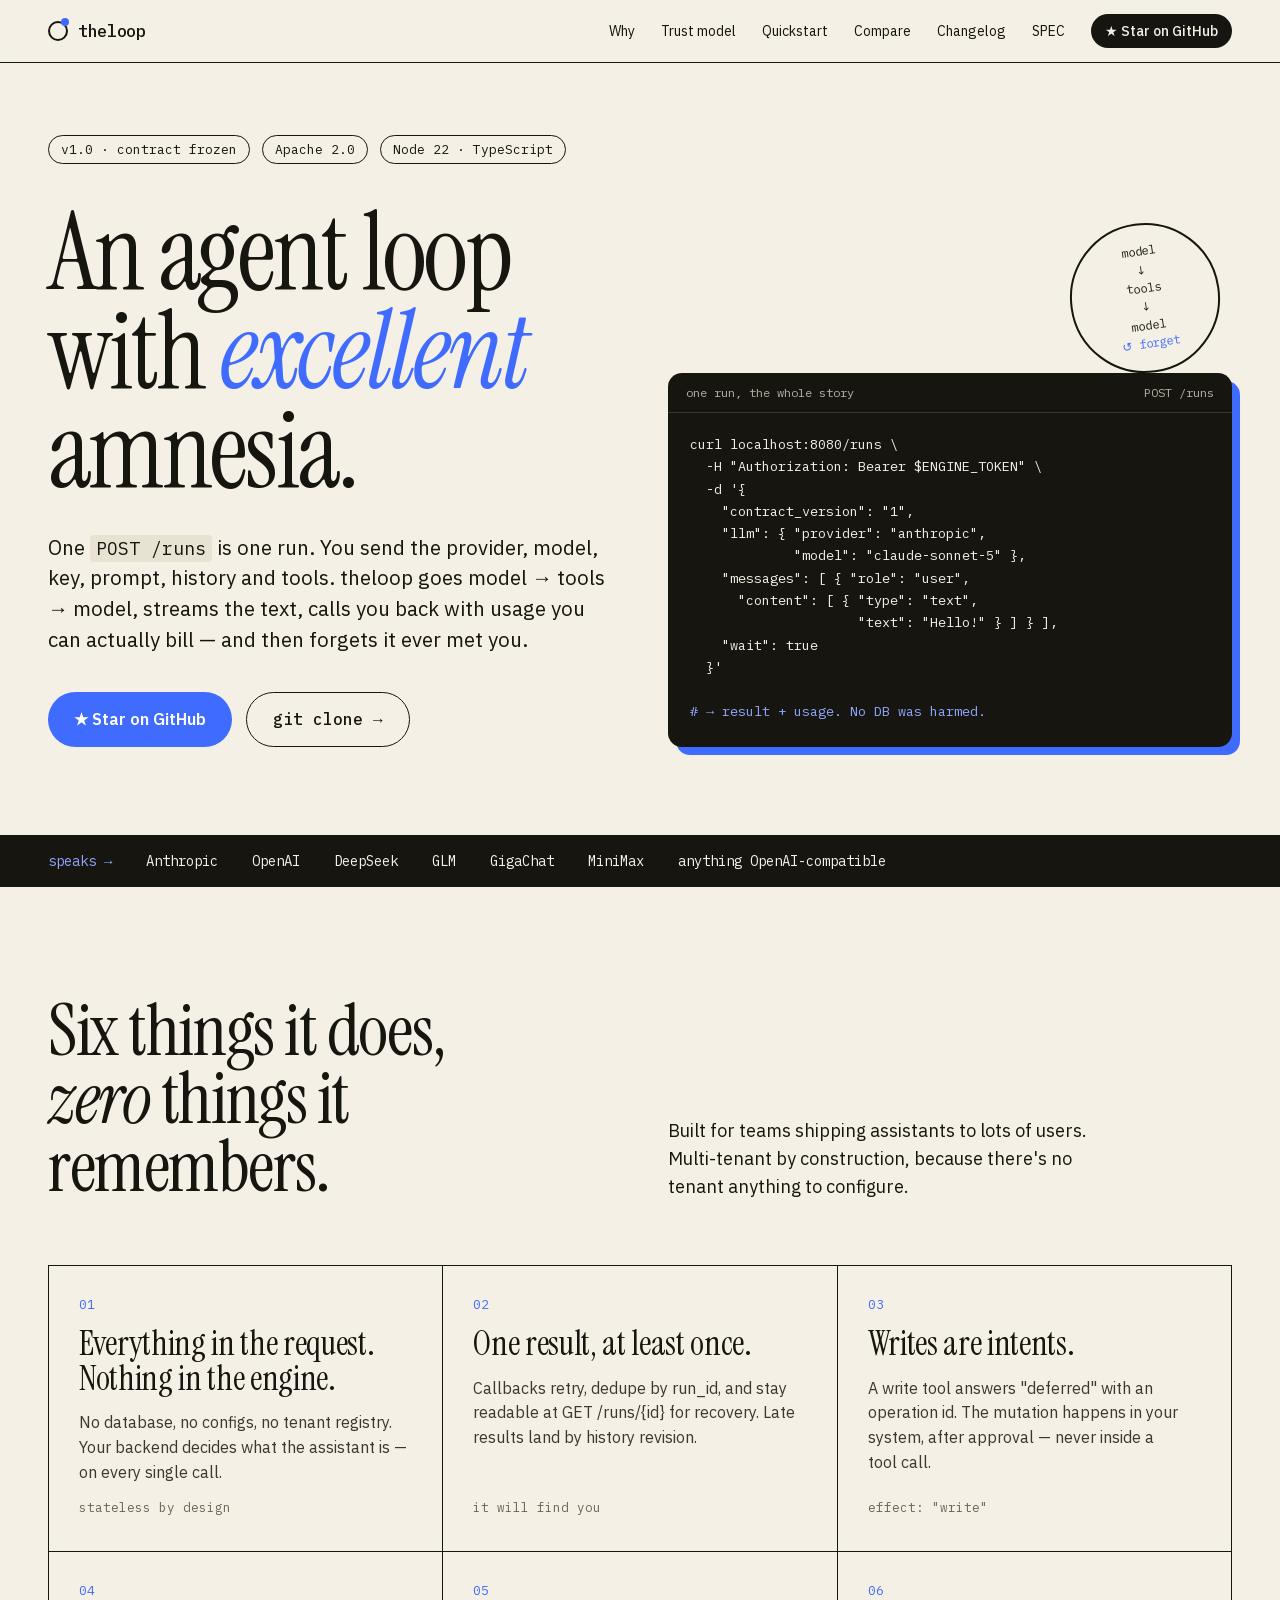
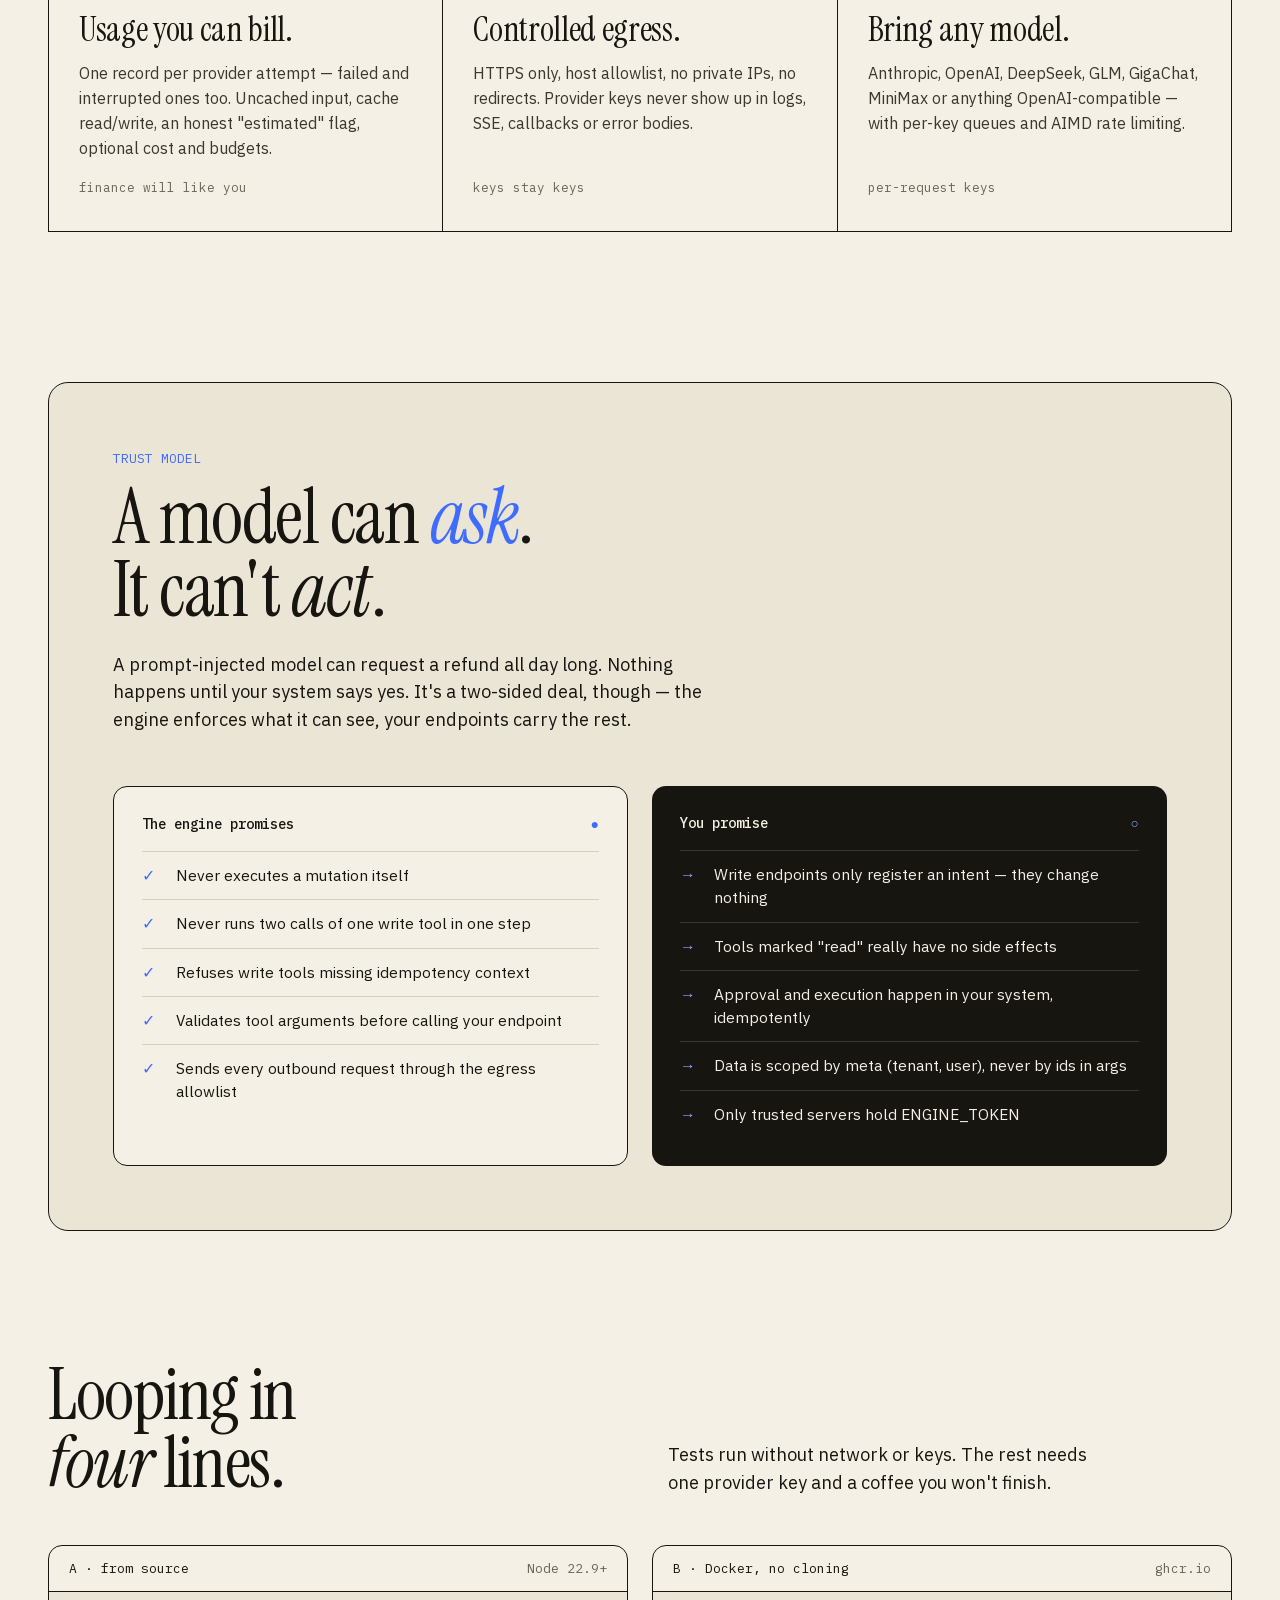
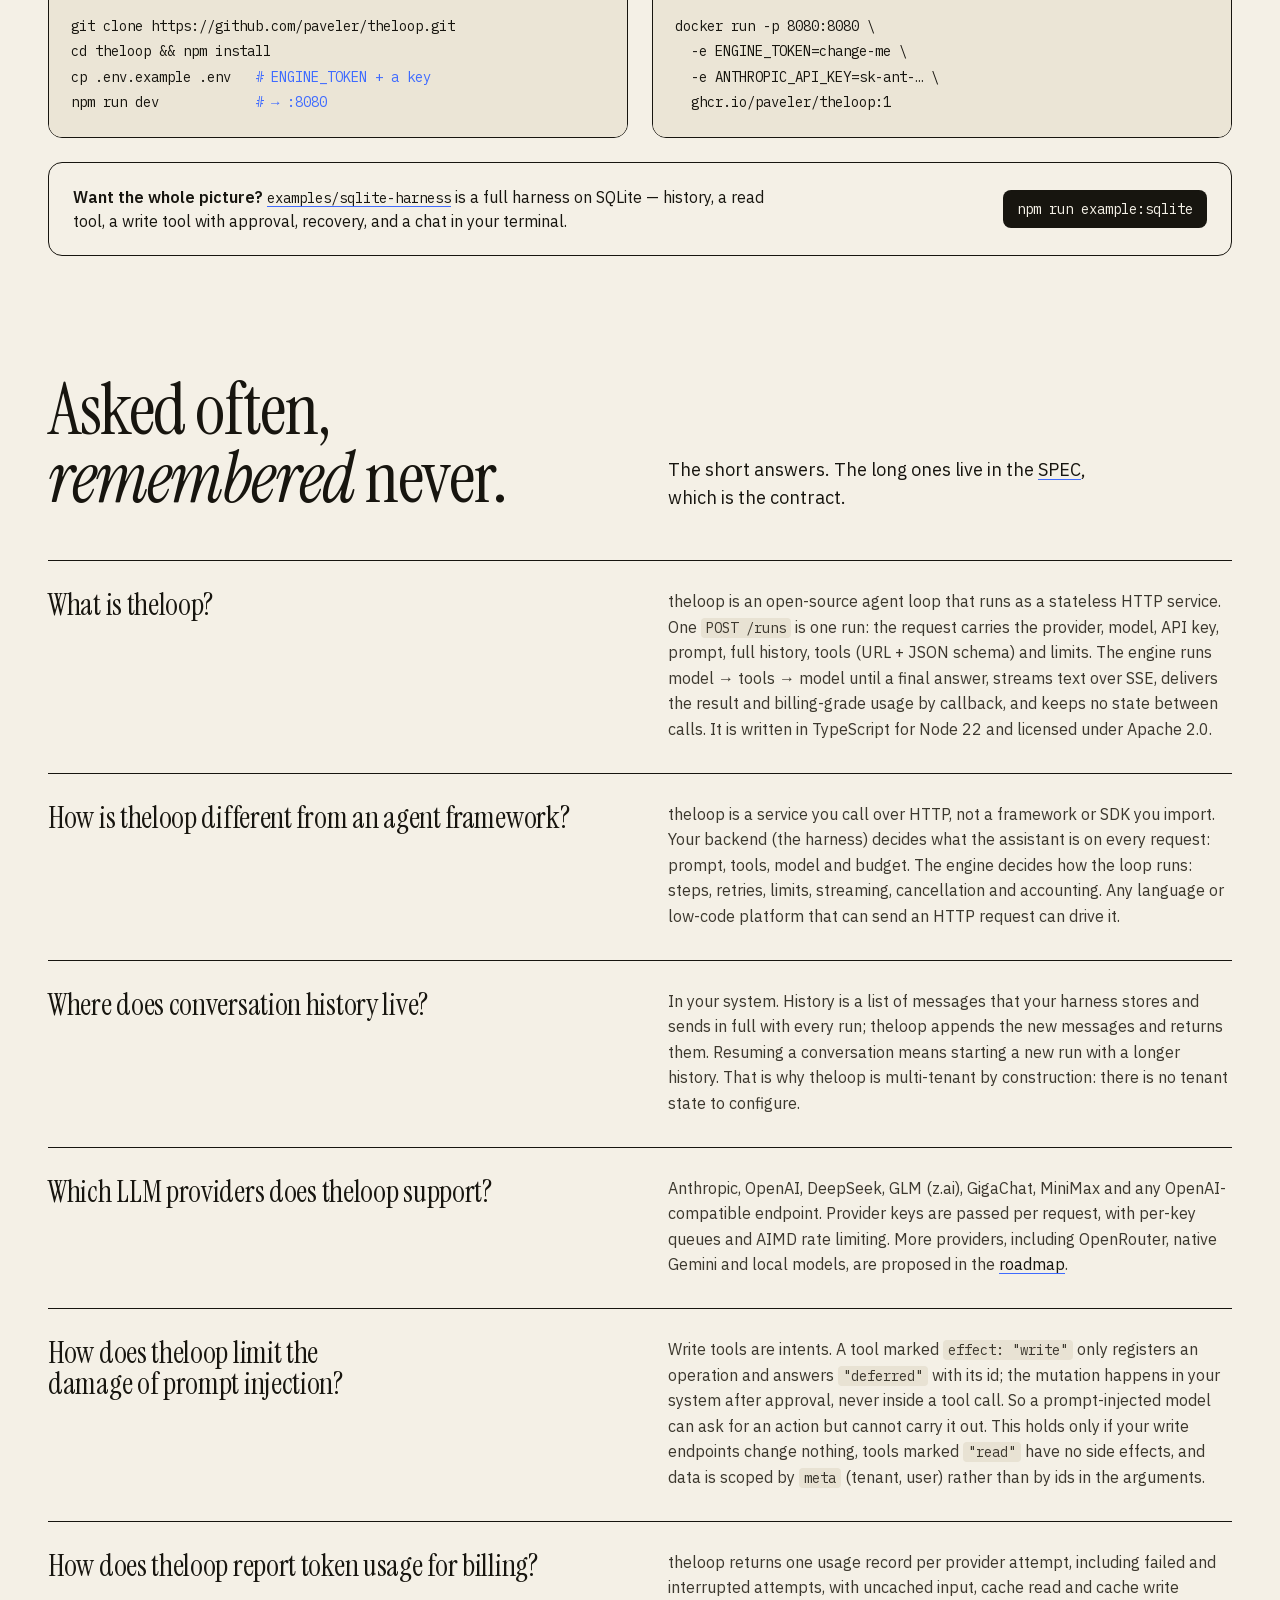
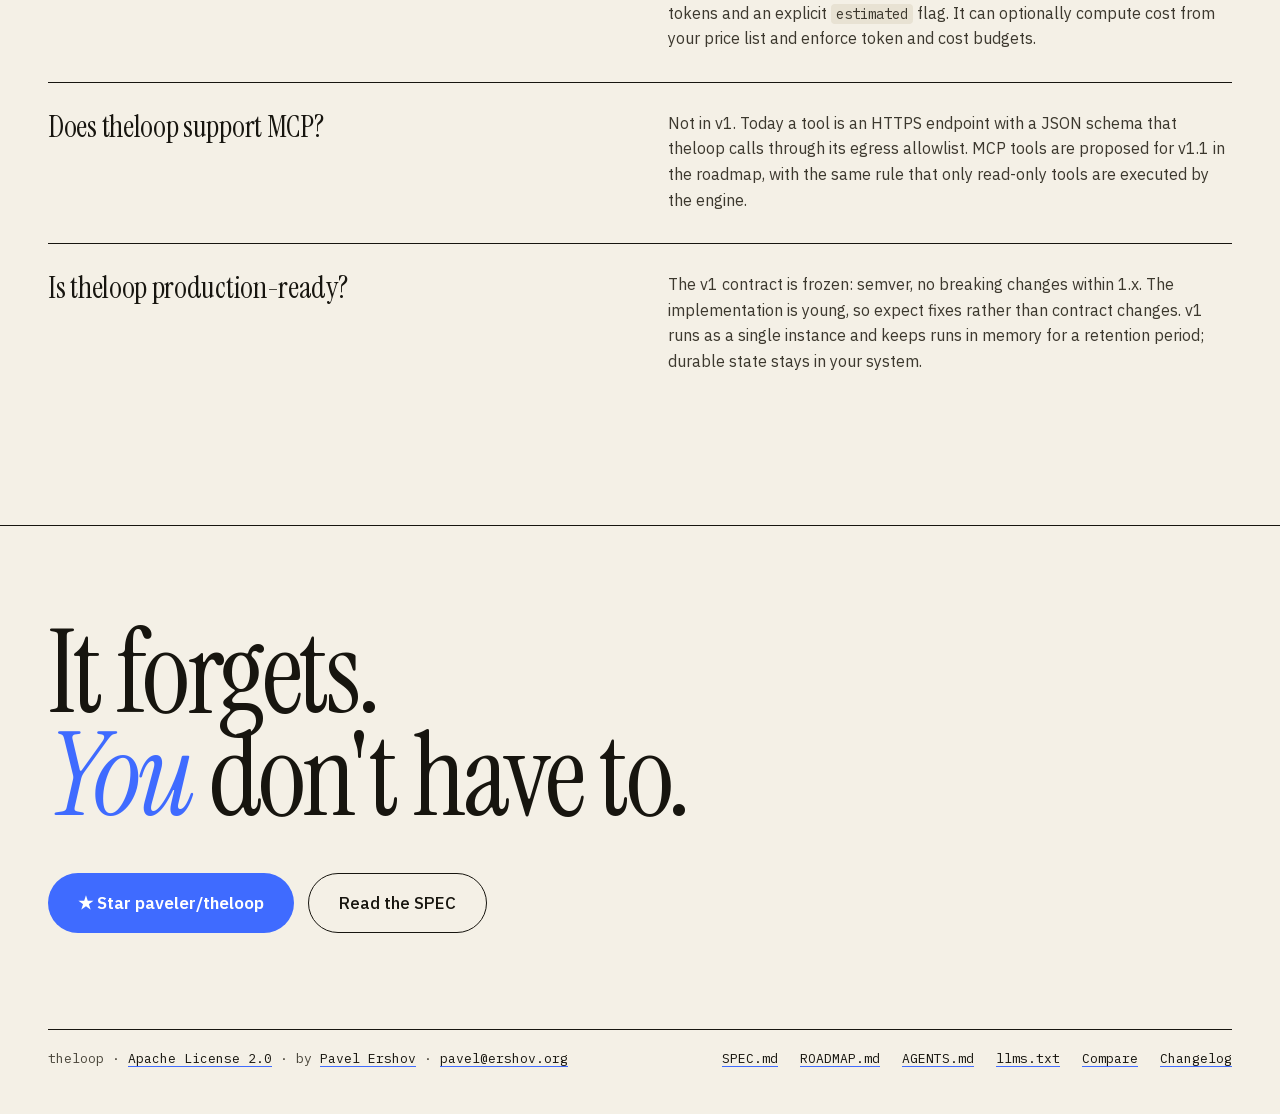
==== site/index.html @ 524e6927 "Changelog: релизы v1.1.1 и v1.1.2; версия в JSON-LD и llms.txt Co-Authored-By: Claude Opus 5.5 <nore" ====
<!doctype html>
<html lang="en">
<head>
<meta charset="utf-8">
<meta name="viewport" content="width=device-width, initial-scale=1">
<title>theloop — the agent loop as a stateless HTTP service · open source</title>
<meta name="description" content="theloop is an open-source agent loop that runs as a stateless HTTP service. One POST /runs: model → tools → model, SSE streaming, billing-grade usage, write tools as intents. Apache 2.0.">
<link rel="canonical" href="https://theloopengine.com/">
<meta name="robots" content="index, follow, max-snippet:-1, max-image-preview:large, max-video-preview:-1">
<meta name="author" content="Pavel Ershov">
<meta name="theme-color" content="#f4f0e6">
<meta name="color-scheme" content="light">

<meta property="og:type" content="website">
<meta property="og:site_name" content="theloop">
<meta property="og:locale" content="en_US">
<meta property="og:url" content="https://theloopengine.com/">
<meta property="og:title" content="theloop — an agent loop with excellent amnesia">
<meta property="og:description" content="The agent loop as a stateless HTTP service. One POST /runs is one run: model → tools → model, streamed, billed per attempt, then forgotten. Open source, Apache 2.0.">
<meta property="og:image" content="https://theloopengine.com/og.png">
<meta property="og:image:width" content="1200">
<meta property="og:image:height" content="630">
<meta property="og:image:alt" content="theloop: an agent loop with excellent amnesia. One POST /runs, model → tools → model, then forget.">
<meta name="twitter:card" content="summary_large_image">
<meta name="twitter:title" content="theloop — an agent loop with excellent amnesia">
<meta name="twitter:description" content="The agent loop as a stateless HTTP service. One POST /runs: model → tools → model, streamed, billed, forgotten. Apache 2.0.">
<meta name="twitter:image" content="https://theloopengine.com/og.png">
<meta name="twitter:image:alt" content="theloop: an agent loop with excellent amnesia.">

<link rel="icon" href="favicon.ico" sizes="48x48">
<link rel="icon" href="favicon.svg" type="image/svg+xml">
<link rel="apple-touch-icon" href="apple-touch-icon.png">
<link rel="manifest" href="site.webmanifest">
<link rel="alternate" type="text/plain" href="llms.txt" title="llms.txt">

<link rel="preload" href="fonts/instrument-serif-400.woff2" as="font" type="font/woff2" crossorigin>
<link rel="preload" href="fonts/instrument-serif-400-italic.woff2" as="font" type="font/woff2" crossorigin>
<link rel="preload" href="fonts/ibm-plex-sans-var.woff2" as="font" type="font/woff2" crossorigin>
<link rel="preload" href="fonts/ibm-plex-mono-400.woff2" as="font" type="font/woff2" crossorigin>

<script type="application/ld+json">
{
  "@context": "https://schema.org",
  "@graph": [
    {
      "@type": "WebSite",
      "@id": "https://theloopengine.com/#website",
      "url": "https://theloopengine.com/",
      "name": "theloop",
      "description": "The agent loop as a stateless HTTP service.",
      "inLanguage": "en",
      "publisher": { "@id": "https://theloopengine.com/#author" }
    },
    {
      "@type": "WebPage",
      "@id": "https://theloopengine.com/#webpage",
      "url": "https://theloopengine.com/",
      "name": "theloop — the agent loop as a stateless HTTP service",
      "description": "theloop is an open-source agent loop that runs as a stateless HTTP service. One POST /runs: model → tools → model, SSE streaming, billing-grade usage, write tools as intents.",
      "inLanguage": "en",
      "isPartOf": { "@id": "https://theloopengine.com/#website" },
      "about": { "@id": "https://theloopengine.com/#software" },
      "mainEntity": { "@id": "https://theloopengine.com/#software" },
      "primaryImageOfPage": {
        "@type": "ImageObject",
        "url": "https://theloopengine.com/og.png",
        "width": 1200,
        "height": 630
      },
      "datePublished": "2026-10-16",
      "dateModified": "2026-10-16"
    },
    {
      "@type": ["SoftwareApplication", "SoftwareSourceCode"],
      "@id": "https://theloopengine.com/#software",
      "name": "theloop",
      "alternateName": ["theloop engine", "the loop engine"],
      "description": "An open-source agent loop that runs as a stateless HTTP service. One POST /runs is one run: the request carries the provider, model, API key, prompt, full history, tools (URL + JSON schema) and limits. theloop runs model → tools → model until a final answer, streams text over SSE, delivers the result and billing-grade usage by callback, and keeps no state between calls.",
      "url": "https://theloopengine.com/",
      "codeRepository": "https://github.com/paveler/theloop",
      "downloadUrl": "https://github.com/paveler/theloop/releases",
      "installUrl": "https://github.com/paveler/theloop#quickstart",
      "softwareHelp": { "@type": "CreativeWork", "name": "theloop SPEC v1", "url": "https://github.com/paveler/theloop/blob/main/SPEC.md" },
      "license": "https://www.apache.org/licenses/LICENSE-2.0",
      "isAccessibleForFree": true,
      "softwareVersion": "1.1.2",
      "programmingLanguage": "TypeScript",
      "runtimePlatform": "Node.js 22.9+",
      "operatingSystem": "Linux, macOS, Windows (Node.js 22.9+) or Docker",
      "applicationCategory": "DeveloperApplication",
      "applicationSubCategory": "LLM agent runtime",
      "keywords": "agent loop, AI agent, LLM agent, stateless, HTTP API, tool calling, function calling, multi-tenant, SSE streaming, LLM usage billing, prompt injection, Anthropic, OpenAI, DeepSeek, GLM, GigaChat, MiniMax, OpenAI-compatible",
      "featureList": [
        "Stateless: no database, no configs, no tenant registry",
        "One POST /runs per run; synchronous mode with wait: true",
        "Model → tools → model loop with SSE streaming and cancellation",
        "At-least-once result delivery by callback, deduplicated by run_id, recoverable via GET /runs/{id}",
        "Write tools as intents: effect \"write\" answers deferred with an operation id; mutation happens after approval in your system",
        "Billing-grade usage: one record per provider attempt, including failed and interrupted ones, with cache read/write and an estimated flag",
        "Optional cost from your price list and token / cost budgets",
        "Controlled egress: HTTPS only, host allowlist, no private IPs, no redirects",
        "Per-request provider keys, per-key queues and AIMD rate limiting",
        "Providers: Anthropic, OpenAI, DeepSeek, GLM, GigaChat, MiniMax and any OpenAI-compatible endpoint"
      ],
      "offers": { "@type": "Offer", "price": "0", "priceCurrency": "USD" },
      "author": { "@id": "https://theloopengine.com/#author" },
      "maintainer": { "@id": "https://theloopengine.com/#author" },
      "sameAs": ["https://github.com/paveler/theloop"]
    },
    {
      "@type": "Person",
      "@id": "https://theloopengine.com/#author",
      "name": "Pavel Ershov",
      "email": "mailto:pavel@ershov.org",
      "url": "https://github.com/paveler",
      "sameAs": ["https://github.com/paveler"]
    },
    {
      "@type": "FAQPage",
      "@id": "https://theloopengine.com/#faq",
      "isPartOf": { "@id": "https://theloopengine.com/#webpage" },
      "mainEntity": [
        {
          "@type": "Question",
          "name": "What is theloop?",
          "acceptedAnswer": { "@type": "Answer", "text": "theloop is an open-source agent loop that runs as a stateless HTTP service. One POST /runs is one run: the request carries the provider, model, API key, prompt, full history, tools (URL + JSON schema) and limits. The engine runs model → tools → model until a final answer, streams text over SSE, delivers the result and billing-grade usage by callback, and keeps no state between calls. It is written in TypeScript for Node 22 and licensed under Apache 2.0." }
        },
        {
          "@type": "Question",
          "name": "How is theloop different from an agent framework?",
          "acceptedAnswer": { "@type": "Answer", "text": "theloop is a service you call over HTTP, not a framework or SDK you import. Your backend (the harness) decides what the assistant is on every request: prompt, tools, model and budget. The engine decides how the loop runs: steps, retries, limits, streaming, cancellation and accounting. Any language or low-code platform that can send an HTTP request can drive it." }
        },
        {
          "@type": "Question",
          "name": "Where does conversation history live?",
          "acceptedAnswer": { "@type": "Answer", "text": "In your system. History is a list of messages that your harness stores and sends in full with every run; theloop appends the new messages and returns them. Resuming a conversation means starting a new run with a longer history. That is why theloop is multi-tenant by construction: there is no tenant state to configure." }
        },
        {
          "@type": "Question",
          "name": "Which LLM providers does theloop support?",
          "acceptedAnswer": { "@type": "Answer", "text": "Anthropic, OpenAI, DeepSeek, GLM (z.ai), GigaChat, MiniMax and any OpenAI-compatible endpoint. Provider keys are passed per request, with per-key queues and AIMD rate limiting. More providers, including OpenRouter, native Gemini and local models, are proposed in the roadmap." }
        },
        {
          "@type": "Question",
          "name": "How does theloop limit the damage of prompt injection?",
          "acceptedAnswer": { "@type": "Answer", "text": "Write tools are intents. A tool marked effect: \"write\" only registers an operation and answers \"deferred\" with its id; the mutation happens in your system after approval, never inside a tool call. So a prompt-injected model can ask for an action but cannot carry it out. This holds only if your write endpoints change nothing, tools marked \"read\" have no side effects, and data is scoped by meta (tenant, user) rather than by ids in the arguments." }
        },
        {
          "@type": "Question",
          "name": "How does theloop report token usage for billing?",
          "acceptedAnswer": { "@type": "Answer", "text": "theloop returns one usage record per provider attempt, including failed and interrupted attempts, with uncached input, cache read and cache write tokens and an explicit estimated flag. It can optionally compute cost from your price list and enforce token and cost budgets." }
        },
        {
          "@type": "Question",
          "name": "Does theloop support MCP?",
          "acceptedAnswer": { "@type": "Answer", "text": "Not in v1. Today a tool is an HTTPS endpoint with a JSON schema that theloop calls through its egress allowlist. MCP tools are proposed for v1.1 in the roadmap, with the same rule that only read-only tools are executed by the engine." }
        },
        {
          "@type": "Question",
          "name": "Is theloop production-ready?",
          "acceptedAnswer": { "@type": "Answer", "text": "The v1 contract is frozen: semver, no breaking changes within 1.x. The implementation is young, so expect fixes rather than contract changes. v1 runs as a single instance and keeps runs in memory for a retention period; durable state stays in your system." }
        }
      ]
    }
  ]
}
</script>

<style>
/* Fonts: Instrument Serif, IBM Plex Sans, IBM Plex Mono — SIL Open Font License 1.1, latin subset from Google Fonts */
@font-face{font-family:'IBM Plex Mono';font-style:normal;font-weight:400;font-display:swap;src:url(fonts/ibm-plex-mono-400.woff2) format('woff2');unicode-range:U+0000-00FF,U+0131,U+0152-0153,U+02BB-02BC,U+02C6,U+02DA,U+02DC,U+0304,U+0308,U+0329,U+2000-206F,U+20AC,U+2122,U+2191,U+2193,U+2212,U+2215,U+FEFF,U+FFFD}
@font-face{font-family:'IBM Plex Mono';font-style:normal;font-weight:500;font-display:swap;src:url(fonts/ibm-plex-mono-500.woff2) format('woff2');unicode-range:U+0000-00FF,U+0131,U+0152-0153,U+02BB-02BC,U+02C6,U+02DA,U+02DC,U+0304,U+0308,U+0329,U+2000-206F,U+20AC,U+2122,U+2191,U+2193,U+2212,U+2215,U+FEFF,U+FFFD}
@font-face{font-family:'IBM Plex Sans';font-style:normal;font-weight:400 600;font-display:swap;src:url(fonts/ibm-plex-sans-var.woff2) format('woff2');unicode-range:U+0000-00FF,U+0131,U+0152-0153,U+02BB-02BC,U+02C6,U+02DA,U+02DC,U+0304,U+0308,U+0329,U+2000-206F,U+20AC,U+2122,U+2191,U+2193,U+2212,U+2215,U+FEFF,U+FFFD}
@font-face{font-family:'Instrument Serif';font-style:italic;font-weight:400;font-display:swap;src:url(fonts/instrument-serif-400-italic.woff2) format('woff2');unicode-range:U+0000-00FF,U+0131,U+0152-0153,U+02BB-02BC,U+02C6,U+02DA,U+02DC,U+0304,U+0308,U+0329,U+2000-206F,U+20AC,U+2122,U+2191,U+2193,U+2212,U+2215,U+FEFF,U+FFFD}
@font-face{font-family:'Instrument Serif';font-style:normal;font-weight:400;font-display:swap;src:url(fonts/instrument-serif-400.woff2) format('woff2');unicode-range:U+0000-00FF,U+0131,U+0152-0153,U+02BB-02BC,U+02C6,U+02DA,U+02DC,U+0304,U+0308,U+0329,U+2000-206F,U+20AC,U+2122,U+2191,U+2193,U+2212,U+2215,U+FEFF,U+FFFD}
:root{
  --paper:#f4f0e6;--paper-dark:#ebe5d6;--chip:#e8e2d3;
  --ink:#17150f;--ink-line:#3a372f;--hair:#d6cfbd;
  --body2:#3c382e;--muted:#6b6556;--meta:#4a463b;--code-muted:#b9b3a3;
  --accent:#3f6bff;--accent-dark:#8fa6ff;
  --serif:'Instrument Serif',serif;
  --sans:'IBM Plex Sans',sans-serif;
  --mono:'IBM Plex Mono',monospace;
  --gutter:28px;
}
*{box-sizing:border-box}
html{-webkit-text-size-adjust:100%;text-size-adjust:100%}
@media (prefers-reduced-motion:no-preference){html{scroll-behavior:smooth}}
html,body{margin:0;background:var(--paper);color:var(--ink);-webkit-font-smoothing:antialiased}
body{font-family:var(--sans);min-height:100vh}
a{color:var(--ink);text-decoration-color:var(--accent);text-underline-offset:3px}
a:hover{color:var(--accent)}
a:focus-visible,pre:focus-visible{outline:2px solid var(--accent);outline-offset:3px}
::selection{background:var(--accent);color:#fff}
h1,h2,h3{font-weight:400;margin:0}
em{font-style:italic}
code,pre{font-family:var(--mono)}
.skip{position:absolute;left:-9999px;top:0;z-index:20;background:var(--ink);color:var(--paper);padding:10px 16px;border-radius:0 0 8px 0}
.skip:focus{left:0}
.wrap{max-width:1240px;margin:0 auto;padding-left:var(--gutter);padding-right:var(--gutter)}
section[id]{scroll-margin-top:72px}

/* header */
.site-header{position:sticky;top:0;z-index:10;background:rgba(244,240,230,.92);-webkit-backdrop-filter:blur(8px);backdrop-filter:blur(8px);border-bottom:1px solid var(--ink)}
.site-header .wrap{padding-top:14px;padding-bottom:14px;display:flex;align-items:center;justify-content:space-between;gap:20px;flex-wrap:wrap}
.logo{display:flex;align-items:center;gap:10px;text-decoration:none}
.ring{width:20px;height:20px;border:2.5px solid var(--ink);border-radius:50%;display:block;position:relative;flex:none}
.ring::after{content:"";position:absolute;top:-5px;right:-3px;width:8px;height:8px;background:var(--accent);border-radius:50%}
.wordmark{font-family:var(--mono);font-weight:500;font-size:17px;letter-spacing:-.02em}
.nav{display:flex;align-items:center;gap:26px;font-size:14px;flex-wrap:wrap}
.nav a{text-decoration:none}
.nav .pill{display:flex;align-items:center;background:var(--ink);color:var(--paper);padding:8px 14px;border-radius:999px;font-weight:500}
.nav .pill:hover{background:var(--accent);color:#fff}

/* hero */
.hero{padding-top:72px;padding-bottom:88px;overflow-x:clip}
.badges{display:flex;gap:12px;flex-wrap:wrap;font-family:var(--mono);font-size:13px;margin:0 0 40px;padding:0;list-style:none}
.badges li{border:1px solid var(--ink);border-radius:999px;padding:5px 12px}
.hero-grid{display:grid;grid-template-columns:repeat(auto-fit,minmax(min(100%,460px),1fr));gap:56px;align-items:end}
h1{font-family:var(--serif);font-size:clamp(56px,8.4vw,124px);line-height:.92;letter-spacing:-.025em;text-wrap:balance}
h1 em,.accent{color:var(--accent)}
.lead{font-size:clamp(18px,1.6vw,21px);line-height:1.5;max-width:560px;margin:32px 0 0;text-wrap:pretty}
.chip{font-size:.88em;background:var(--chip);padding:2px 6px;border-radius:4px;white-space:nowrap}
.ctas{display:flex;gap:14px;flex-wrap:wrap;margin-top:36px}
.btn{text-decoration:none;padding:16px 26px;border-radius:999px;font-size:16px;display:flex;align-items:center}
.btn-accent{background:var(--accent);color:#fff;font-weight:600}
.btn-accent:hover{background:var(--ink);color:var(--paper)}
.btn-outline{border:1.5px solid var(--ink);font-weight:500}
.btn-outline:hover{background:var(--ink);color:var(--paper)}
.btn-mono{font-family:var(--mono)}
.hero-code{position:relative}
.sticker{position:absolute;right:12px;top:-150px;width:150px;height:150px;border:2px solid var(--ink);border-radius:50%;display:flex;align-items:center;justify-content:center;background:var(--paper);z-index:2;transform:rotate(-8deg);font-family:var(--mono);font-size:12px;line-height:1.55;text-align:center}
.card-dark{background:var(--ink);color:var(--paper);border-radius:14px;overflow:hidden;box-shadow:8px 8px 0 var(--accent)}
.card-head{display:flex;justify-content:space-between;gap:12px;padding:12px 18px;border-bottom:1px solid var(--ink-line);font-family:var(--mono);font-size:12px;color:var(--code-muted)}
.card-dark pre{margin:0;padding:20px 22px 24px;font-size:13.5px;line-height:1.65;overflow-x:auto;white-space:pre}
.c-dark{color:var(--accent-dark)}

/* providers */
.providers{border-top:1px solid var(--ink);border-bottom:1px solid var(--ink);overflow:hidden;background:var(--ink);color:var(--paper)}
.providers ul{margin:0 auto;padding-top:16px;padding-bottom:16px;list-style:none;display:flex;gap:14px 34px;flex-wrap:wrap;align-items:center;font-family:var(--mono);font-size:14px}

/* section heads */
.sec-head{display:grid;grid-template-columns:repeat(auto-fit,minmax(min(100%,320px),1fr));gap:24px 56px;align-items:end;margin-bottom:64px}
h2{font-family:var(--serif);font-size:clamp(44px,5.6vw,80px);line-height:.95;letter-spacing:-.02em;text-wrap:balance}
.intro{font-size:18px;line-height:1.55;margin:0;max-width:440px;text-wrap:pretty}

/* why */
.why{padding-top:110px;padding-bottom:40px}
.cards{display:grid;grid-template-columns:repeat(auto-fill,minmax(min(100%,340px),1fr));border-top:1px solid var(--ink);border-left:1px solid var(--ink)}
.cards article{border-right:1px solid var(--ink);border-bottom:1px solid var(--ink);padding:30px 30px 36px;display:flex;flex-direction:column;gap:14px;min-height:280px}
.num{font-family:var(--mono);font-size:13px;color:var(--accent)}
.cards h3{font-family:var(--serif);font-size:34px;line-height:1.02;letter-spacing:-.01em;text-wrap:balance}
.cards p{font-size:16px;line-height:1.55;margin:0;color:var(--body2);text-wrap:pretty}
.aside{margin-top:auto;font-family:var(--mono);font-size:12.5px;color:var(--muted)}

/* trust */
.trust{padding-top:110px;padding-bottom:110px}
.panel{background:var(--paper-dark);border:1px solid var(--ink);border-radius:20px;padding:clamp(28px,5vw,64px)}
.eyebrow{margin:0}
.eyebrow span{font-family:var(--mono);font-size:13px;color:var(--accent)}
.trust h2{font-size:clamp(44px,6vw,88px);margin-top:14px;max-width:900px}
.trust .intro{max-width:620px;margin-top:24px}
.promises{display:grid;grid-template-columns:repeat(auto-fit,minmax(min(100%,380px),1fr));gap:24px;margin-top:52px}
.promise{border-radius:14px;padding:28px}
.promise-engine{background:var(--paper);border:1px solid var(--ink)}
.promise-you{background:var(--ink);color:var(--paper)}
.promise h3{font-family:var(--mono);font-weight:500;font-size:14px;margin:0 0 18px;display:flex;justify-content:space-between}
.promise ul{margin:0;padding:0;list-style:none}
.promise li{display:grid;grid-template-columns:28px 1fr;gap:6px;padding:12px 0;border-top:1px solid var(--hair);font-size:15.5px;line-height:1.5}
.promise-you li{border-top-color:var(--ink-line)}
.promise li::before{content:"✓";color:var(--accent)}
.promise-you li::before{content:"→";color:var(--accent-dark)}
.promise-you .mark{color:var(--accent-dark)}
.promise-engine .mark{color:var(--accent)}

/* quickstart */
.quickstart{padding-top:20px;padding-bottom:120px}
.quickstart .sec-head{grid-template-columns:repeat(auto-fit,minmax(min(100%,340px),1fr));margin-bottom:48px}
.code-cards{display:grid;grid-template-columns:repeat(auto-fit,minmax(min(100%,460px),1fr));gap:24px}
.card-outline{border:1px solid var(--ink);border-radius:14px;overflow:hidden;min-width:0}
.card-outline h3{padding:14px 20px;border-bottom:1px solid var(--ink);display:flex;justify-content:space-between;gap:12px;font-family:var(--mono);font-size:13px;font-weight:400}
.card-outline h3 span:last-child{color:var(--muted)}
.card-outline pre{margin:0;padding:22px;font-size:14px;line-height:1.8;overflow-x:auto;background:var(--paper-dark)}
.c-acc{color:var(--accent)}
.banner{margin-top:24px;border:1px solid var(--ink);border-radius:14px;padding:22px 24px;display:flex;justify-content:space-between;align-items:center;gap:16px;flex-wrap:wrap}
.banner p{margin:0;font-size:16px;line-height:1.5;max-width:720px}
.banner p code{font-size:14px}
.banner strong{font-weight:600}
.cmd{font-size:14px;background:var(--ink);color:var(--paper);padding:10px 14px;border-radius:8px}

/* faq */
.faq{padding-bottom:120px}
.faq .sec-head{margin-bottom:48px}
.qa{margin:0}
.qa-row{display:grid;grid-template-columns:repeat(auto-fit,minmax(min(100%,340px),1fr));gap:12px 56px;padding:28px 0 30px;border-top:1px solid var(--ink)}
.qa-row h3{font-family:var(--serif);font-size:30px;line-height:1.05;letter-spacing:-.01em;text-wrap:balance}
.qa-row p{margin:0;font-size:16px;line-height:1.6;color:var(--body2);max-width:640px;text-wrap:pretty}
.qa-row code{font-size:.88em;background:var(--chip);padding:1px 5px;border-radius:4px;white-space:nowrap}

/* footer */
.site-footer{border-top:1px solid var(--ink)}
.site-footer .wrap{padding-top:96px;padding-bottom:48px}
.site-footer h2{font-size:clamp(52px,9vw,140px);line-height:.9;letter-spacing:-.03em}
.site-footer h2 em{color:var(--accent)}
.site-footer .ctas{margin-top:44px}
.site-footer .btn{padding:18px 30px;font-size:17px}
.meta{display:flex;justify-content:space-between;gap:16px;flex-wrap:wrap;margin-top:96px;padding-top:20px;border-top:1px solid var(--ink);font-family:var(--mono);font-size:13px;color:var(--meta)}
.meta p{margin:0}
.meta a{white-space:nowrap}
.meta nav{display:flex;gap:22px;flex-wrap:wrap}

/* mobile */
@media (max-width:640px){
  :root{--gutter:20px}
  .site-header{position:static}
  section[id]{scroll-margin-top:0}
  .site-header .wrap{padding-top:12px;padding-bottom:12px;gap:12px}
  .nav{gap:18px}
  .nav .opt{display:none}
  .hero{padding-top:44px;padding-bottom:64px}
  .badges{margin-bottom:28px;gap:8px}
  .badges li{font-size:12px;padding:4px 10px}
  .ctas .btn{flex:1 1 auto;justify-content:center}
  .hero-grid{gap:20px}
  .hero-code{padding-top:96px}
  .sticker{width:106px;height:106px;top:0;right:14px;font-size:10px;line-height:1.45}
  .card-dark pre{font-size:12.5px;padding:18px 18px 20px}
  .card-head{padding:11px 16px}
  .why{padding-top:80px}
  .sec-head{margin-bottom:44px}
  .cards article{padding:26px 22px 30px;min-height:0}
  .cards h3{font-size:31px}
  .aside{margin-top:8px}
  .trust{padding-top:80px;padding-bottom:80px}
  .panel{padding:28px 20px}
  .promise{padding:22px 20px}
  .card-outline pre{font-size:13px;padding:18px}
  .quickstart{padding-bottom:88px}
  .faq{padding-bottom:88px}
  .qa-row h3{font-size:27px}
  .site-footer .wrap{padding-top:72px}
  .meta{margin-top:72px}
}
</style>
</head>
<body>
<a class="skip" href="#main">Skip to content</a>

<header class="site-header">
  <div class="wrap">
    <a href="#top" class="logo" aria-label="theloop, back to top">
      <span class="ring" aria-hidden="true"></span>
      <span class="wordmark">theloop</span>
    </a>
    <nav class="nav" aria-label="Primary">
      <a class="opt" href="#why">Why</a>
      <a class="opt" href="#trust">Trust model</a>
      <a class="opt" href="#quickstart">Quickstart</a>
      <a class="opt" href="vs/">Compare</a>
      <a class="opt" href="changelog/">Changelog</a>
      <a href="https://github.com/paveler/theloop/blob/main/SPEC.md">SPEC</a>
      <a class="pill" href="https://github.com/paveler/theloop">★ Star on GitHub</a>
    </nav>
  </div>
</header>

<main id="main">

<section id="top" class="wrap hero" aria-labelledby="hero-title">
  <ul class="badges" aria-label="Project facts">
    <li>v1.0 · contract frozen</li>
    <li>Apache 2.0</li>
    <li>Node 22 · TypeScript</li>
  </ul>
  <div class="hero-grid">
    <div>
      <h1 id="hero-title">An agent loop with <em>excellent</em> amnesia.</h1>
      <p class="lead">One <code class="chip">POST /runs</code> is one run. You send the provider, model, key, prompt, history and tools. theloop goes model → tools → model, streams the text, calls you back with usage you can actually bill — and then forgets it ever met you.</p>
      <div class="ctas">
        <a class="btn btn-accent" href="https://github.com/paveler/theloop">★ Star on GitHub</a>
        <a class="btn btn-outline btn-mono" href="#quickstart">git clone →</a>
      </div>
    </div>
    <div class="hero-code">
      <div class="sticker" aria-hidden="true"><span>model<br>↓<br>tools<br>↓<br>model<br><span class="accent">↺ forget</span></span></div>
      <figure class="card-dark" style="margin:0">
        <figcaption class="card-head"><span>one run, the whole story</span><span>POST /runs</span></figcaption>
<pre tabindex="0" aria-label="Example: one synchronous run with curl"><code>curl localhost:8080/runs \
  -H "Authorization: Bearer $ENGINE_TOKEN" \
  -d '{
    "contract_version": "1",
    "llm": { "provider": "anthropic",
             "model": "claude-sonnet-5" },
    "messages": [ { "role": "user",
      "content": [ { "type": "text",
                     "text": "Hello!" } ] } ],
    "wait": true
  }'

<span class="c-dark"># → result + usage. No DB was harmed.</span></code></pre>
      </figure>
    </div>
  </div>
</section>

<div class="providers">
  <ul class="wrap" aria-label="Supported LLM providers">
    <li class="c-dark" aria-hidden="true">speaks →</li><li>Anthropic</li><li>OpenAI</li><li>DeepSeek</li><li>GLM</li><li>GigaChat</li><li>MiniMax</li><li>anything OpenAI-compatible</li>
  </ul>
</div>

<section id="why" class="wrap why" aria-labelledby="why-title">
  <div class="sec-head">
    <h2 id="why-title">Six things it does,<br><em>zero</em> things it remembers.</h2>
    <p class="intro">Built for teams shipping assistants to lots of users. Multi-tenant by construction, because there's no tenant anything to configure.</p>
  </div>
  <div class="cards">
    <article>
      <span class="num">01</span>
      <h3>Everything in the request. Nothing in the engine.</h3>
      <p>No database, no configs, no tenant registry. Your backend decides what the assistant is — on every single call.</p>
      <span class="aside">stateless by design</span>
    </article>
    <article>
      <span class="num">02</span>
      <h3>One result, at least once.</h3>
      <p>Callbacks retry, dedupe by run_id, and stay readable at GET /runs/{id} for recovery. Late results land by history revision.</p>
      <span class="aside">it will find you</span>
    </article>
    <article>
      <span class="num">03</span>
      <h3>Writes are intents.</h3>
      <p>A write tool answers "deferred" with an operation id. The mutation happens in your system, after approval — never inside a tool call.</p>
      <span class="aside">effect: "write"</span>
    </article>
    <article>
      <span class="num">04</span>
      <h3>Usage you can bill.</h3>
      <p>One record per provider attempt — failed and interrupted ones too. Uncached input, cache read/write, an honest "estimated" flag, optional cost and budgets.</p>
      <span class="aside">finance will like you</span>
    </article>
    <article>
      <span class="num">05</span>
      <h3>Controlled egress.</h3>
      <p>HTTPS only, host allowlist, no private IPs, no redirects. Provider keys never show up in logs, SSE, callbacks or error bodies.</p>
      <span class="aside">keys stay keys</span>
    </article>
    <article>
      <span class="num">06</span>
      <h3>Bring any model.</h3>
      <p>Anthropic, OpenAI, DeepSeek, GLM, GigaChat, MiniMax or anything OpenAI-compatible — with per-key queues and AIMD rate limiting.</p>
      <span class="aside">per-request keys</span>
    </article>
  </div>
</section>

<section id="trust" class="wrap trust" aria-labelledby="trust-title">
  <div class="panel">
    <p class="eyebrow"><span>TRUST MODEL</span></p>
    <h2 id="trust-title">A model can <em class="accent">ask</em>.<br>It can't <em>act</em>.</h2>
    <p class="intro">A prompt-injected model can request a refund all day long. Nothing happens until your system says yes. It's a two-sided deal, though — the engine enforces what it can see, your endpoints carry the rest.</p>
    <div class="promises">
      <div class="promise promise-engine">
        <h3><span>The engine promises</span><span class="mark" aria-hidden="true">●</span></h3>
        <ul>
          <li>Never executes a mutation itself</li>
          <li>Never runs two calls of one write tool in one step</li>
          <li>Refuses write tools missing idempotency context</li>
          <li>Validates tool arguments before calling your endpoint</li>
          <li>Sends every outbound request through the egress allowlist</li>
        </ul>
      </div>
      <div class="promise promise-you">
        <h3><span>You promise</span><span class="mark" aria-hidden="true">○</span></h3>
        <ul>
          <li>Write endpoints only register an intent — they change nothing</li>
          <li>Tools marked "read" really have no side effects</li>
          <li>Approval and execution happen in your system, idempotently</li>
          <li>Data is scoped by meta (tenant, user), never by ids in args</li>
          <li>Only trusted servers hold ENGINE_TOKEN</li>
        </ul>
      </div>
    </div>
  </div>
</section>

<section id="quickstart" class="wrap quickstart" aria-labelledby="qs-title">
  <div class="sec-head">
    <h2 id="qs-title">Looping in<br><em>four</em> lines.</h2>
    <p class="intro">Tests run without network or keys. The rest needs one provider key and a coffee you won't finish.</p>
  </div>
  <div class="code-cards">
    <div class="card-outline">
      <h3><span>A · from source</span><span>Node 22.9+</span></h3>
<pre tabindex="0" aria-label="Run theloop from source"><code>git clone https://github.com/paveler/theloop.git
cd theloop &amp;&amp; npm install
cp .env.example .env   <span class="c-acc"># ENGINE_TOKEN + a key</span>
npm run dev            <span class="c-acc"># → :8080</span></code></pre>
    </div>
    <div class="card-outline">
      <h3><span>B · Docker, no cloning</span><span>ghcr.io</span></h3>
<pre tabindex="0" aria-label="Run theloop with Docker"><code>docker run -p 8080:8080 \
  -e ENGINE_TOKEN=change-me \
  -e ANTHROPIC_API_KEY=sk-ant-… \
  ghcr.io/paveler/theloop:1</code></pre>
    </div>
  </div>
  <div class="banner">
    <p><strong>Want the whole picture?</strong> <a href="https://github.com/paveler/theloop/tree/main/examples/sqlite-harness"><code>examples/sqlite-harness</code></a> is a full harness on SQLite — history, a read tool, a write tool with approval, recovery, and a chat in your terminal.</p>
    <code class="cmd">npm run example:sqlite</code>
  </div>
</section>

<section id="faq" class="wrap faq" aria-labelledby="faq-title">
  <div class="sec-head">
    <h2 id="faq-title">Asked often,<br><em>remembered</em> never.</h2>
    <p class="intro">The short answers. The long ones live in the <a href="https://github.com/paveler/theloop/blob/main/SPEC.md">SPEC</a>, which is the contract.</p>
  </div>
  <div class="qa">
    <div class="qa-row">
      <h3>What is theloop?</h3>
      <p>theloop is an open-source agent loop that runs as a stateless HTTP service. One <code>POST /runs</code> is one run: the request carries the provider, model, API key, prompt, full history, tools (URL + JSON schema) and limits. The engine runs model → tools → model until a final answer, streams text over SSE, delivers the result and billing-grade usage by callback, and keeps no state between calls. It is written in TypeScript for Node 22 and licensed under Apache 2.0.</p>
    </div>
    <div class="qa-row">
      <h3>How is theloop different from an agent framework?</h3>
      <p>theloop is a service you call over HTTP, not a framework or SDK you import. Your backend (the harness) decides what the assistant is on every request: prompt, tools, model and budget. The engine decides how the loop runs: steps, retries, limits, streaming, cancellation and accounting. Any language or low-code platform that can send an HTTP request can drive it.</p>
    </div>
    <div class="qa-row">
      <h3>Where does conversation history live?</h3>
      <p>In your system. History is a list of messages that your harness stores and sends in full with every run; theloop appends the new messages and returns them. Resuming a conversation means starting a new run with a longer history. That is why theloop is multi-tenant by construction: there is no tenant state to configure.</p>
    </div>
    <div class="qa-row">
      <h3>Which LLM providers does theloop support?</h3>
      <p>Anthropic, OpenAI, DeepSeek, GLM (z.ai), GigaChat, MiniMax and any OpenAI-compatible endpoint. Provider keys are passed per request, with per-key queues and AIMD rate limiting. More providers, including OpenRouter, native Gemini and local models, are proposed in the <a href="https://github.com/paveler/theloop/blob/main/ROADMAP.md">roadmap</a>.</p>
    </div>
    <div class="qa-row">
      <h3>How does theloop limit the damage of prompt injection?</h3>
      <p>Write tools are intents. A tool marked <code>effect: "write"</code> only registers an operation and answers <code>"deferred"</code> with its id; the mutation happens in your system after approval, never inside a tool call. So a prompt-injected model can ask for an action but cannot carry it out. This holds only if your write endpoints change nothing, tools marked <code>"read"</code> have no side effects, and data is scoped by <code>meta</code> (tenant, user) rather than by ids in the arguments.</p>
    </div>
    <div class="qa-row">
      <h3>How does theloop report token usage for billing?</h3>
      <p>theloop returns one usage record per provider attempt, including failed and interrupted attempts, with uncached input, cache read and cache write tokens and an explicit <code>estimated</code> flag. It can optionally compute cost from your price list and enforce token and cost budgets.</p>
    </div>
    <div class="qa-row">
      <h3>Does theloop support MCP?</h3>
      <p>Not in v1. Today a tool is an HTTPS endpoint with a JSON schema that theloop calls through its egress allowlist. MCP tools are proposed for v1.1 in the roadmap, with the same rule that only read-only tools are executed by the engine.</p>
    </div>
    <div class="qa-row">
      <h3>Is theloop production-ready?</h3>
      <p>The v1 contract is frozen: semver, no breaking changes within 1.x. The implementation is young, so expect fixes rather than contract changes. v1 runs as a single instance and keeps runs in memory for a retention period; durable state stays in your system.</p>
    </div>
  </div>
</section>

</main>

<footer class="site-footer">
  <div class="wrap">
    <h2>It forgets.<br><em>You</em> don't have to.</h2>
    <div class="ctas">
      <a class="btn btn-accent" href="https://github.com/paveler/theloop">★ Star paveler/theloop</a>
      <a class="btn btn-outline" href="https://github.com/paveler/theloop/blob/main/SPEC.md">Read the SPEC</a>
    </div>
    <div class="meta">
      <p>theloop · <a href="https://github.com/paveler/theloop/blob/main/LICENSE">Apache License 2.0</a> · by <a href="https://github.com/paveler" rel="author">Pavel Ershov</a> · <a href="mailto:pavel@ershov.org">pavel@ershov.org</a></p>
      <nav aria-label="Documents">
        <a href="https://github.com/paveler/theloop/blob/main/SPEC.md">SPEC.md</a>
        <a href="https://github.com/paveler/theloop/blob/main/ROADMAP.md">ROADMAP.md</a>
        <a href="https://github.com/paveler/theloop/blob/main/AGENTS.md">AGENTS.md</a>
        <a href="llms.txt">llms.txt</a>
        <a href="vs/">Compare</a>
        <a href="changelog/">Changelog</a>
      </nav>
    </div>
  </div>
</footer>
</body>
</html>
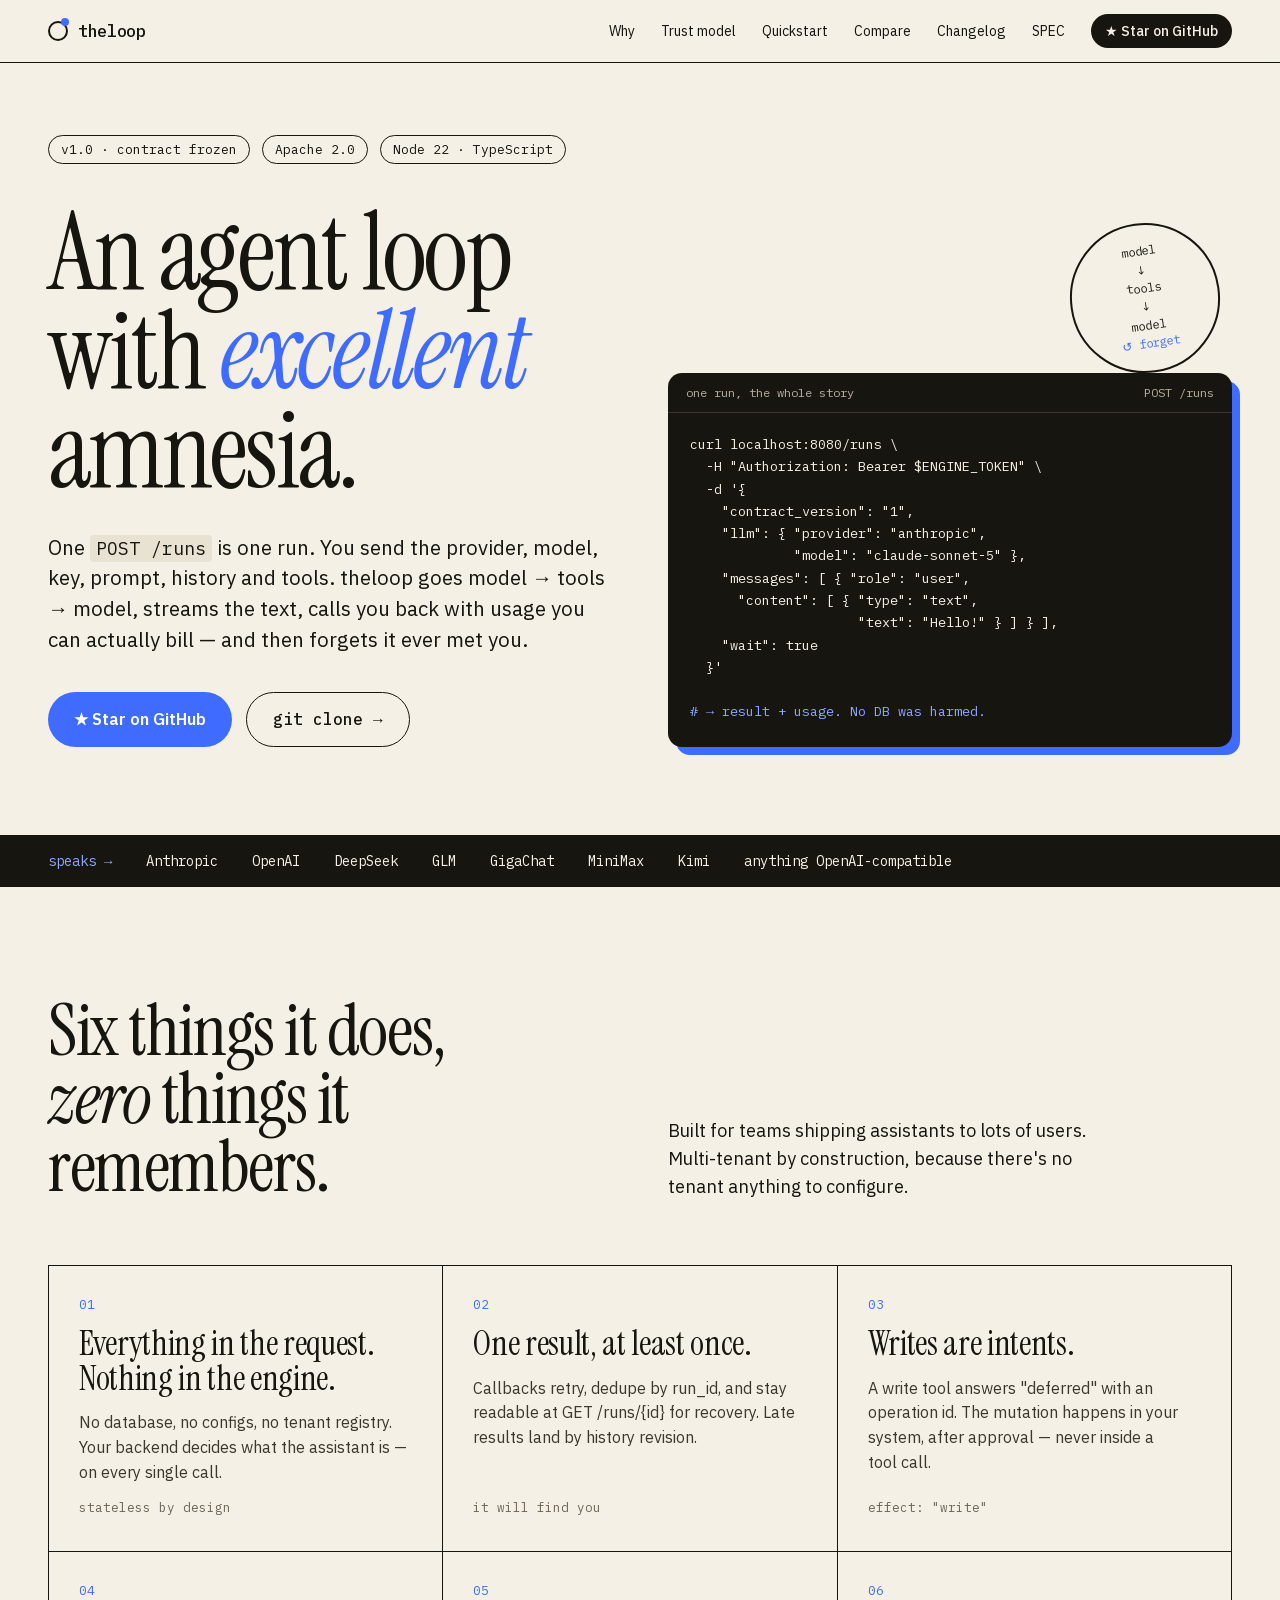
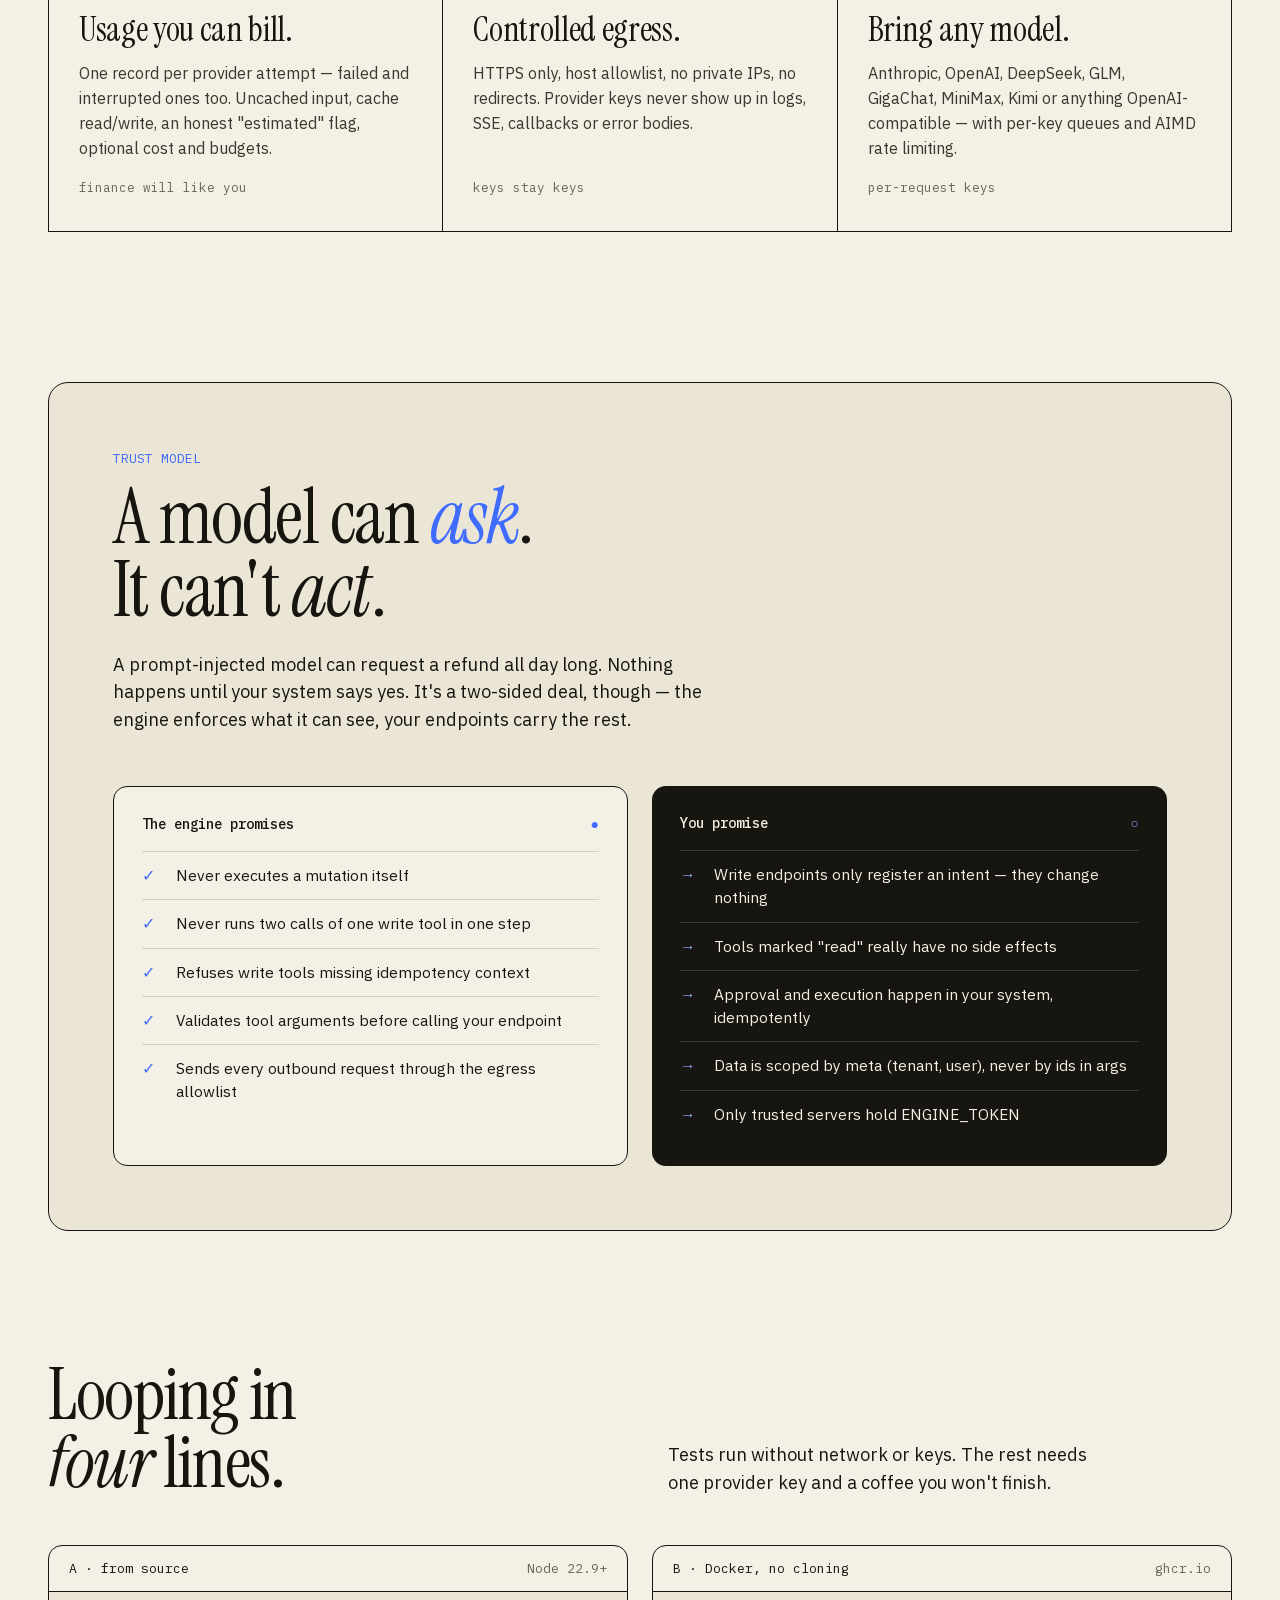
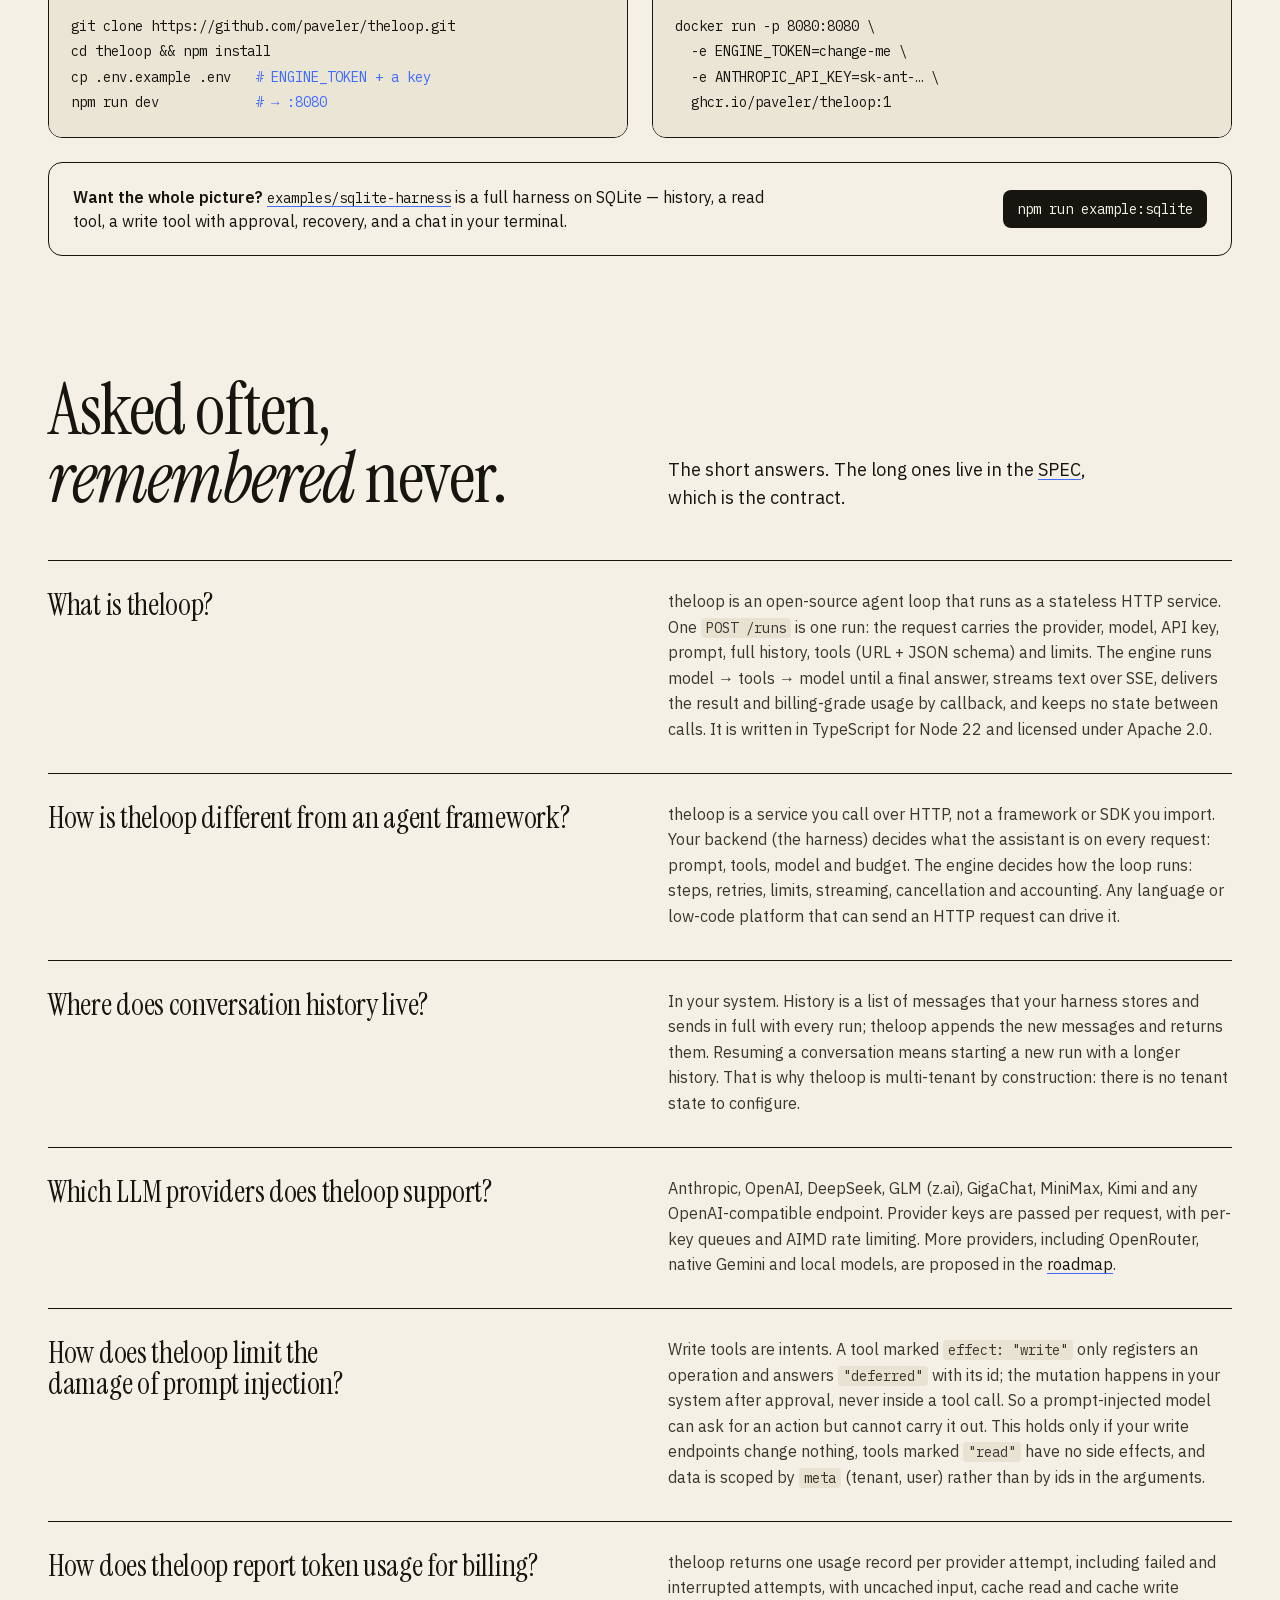
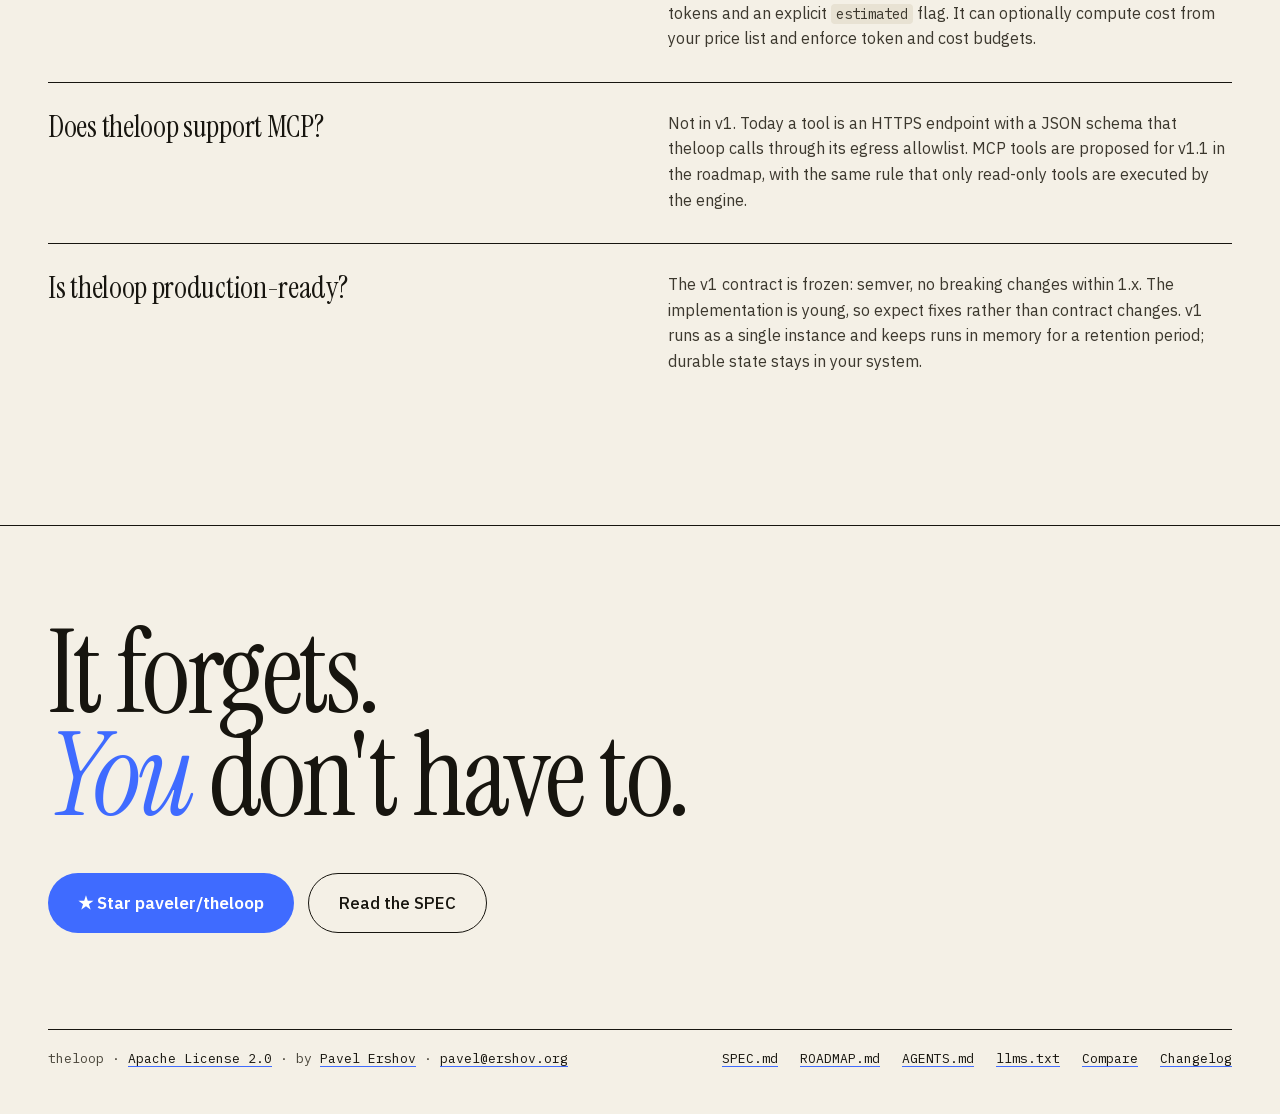
==== commit c8c20255: "Чейнджлог v1.3.0: провайдер Kimi; Kimi в списках провайдеров Co-Authored-By: Claude Opus 5.5 <norepl" ====
--- a/site/index.html
+++ b/site/index.html
@@ -83,13 +83,13 @@
       "softwareHelp": { "@type": "CreativeWork", "name": "theloop SPEC v1", "url": "https://github.com/paveler/theloop/blob/main/SPEC.md" },
       "license": "https://www.apache.org/licenses/LICENSE-2.0",
       "isAccessibleForFree": true,
-      "softwareVersion": "1.1.2",
+      "softwareVersion": "1.3.0",
       "programmingLanguage": "TypeScript",
       "runtimePlatform": "Node.js 22.9+",
       "operatingSystem": "Linux, macOS, Windows (Node.js 22.9+) or Docker",
       "applicationCategory": "DeveloperApplication",
       "applicationSubCategory": "LLM agent runtime",
-      "keywords": "agent loop, AI agent, LLM agent, stateless, HTTP API, tool calling, function calling, multi-tenant, SSE streaming, LLM usage billing, prompt injection, Anthropic, OpenAI, DeepSeek, GLM, GigaChat, MiniMax, OpenAI-compatible",
+      "keywords": "agent loop, AI agent, LLM agent, stateless, HTTP API, tool calling, function calling, multi-tenant, SSE streaming, LLM usage billing, prompt injection, Anthropic, OpenAI, DeepSeek, GLM, GigaChat, MiniMax, Kimi, OpenAI-compatible",
       "featureList": [
         "Stateless: no database, no configs, no tenant registry",
         "One POST /runs per run; synchronous mode with wait: true",
@@ -100,7 +100,7 @@
         "Optional cost from your price list and token / cost budgets",
         "Controlled egress: HTTPS only, host allowlist, no private IPs, no redirects",
         "Per-request provider keys, per-key queues and AIMD rate limiting",
-        "Providers: Anthropic, OpenAI, DeepSeek, GLM, GigaChat, MiniMax and any OpenAI-compatible endpoint"
+        "Providers: Anthropic, OpenAI, DeepSeek, GLM, GigaChat, MiniMax, Kimi and any OpenAI-compatible endpoint"
       ],
       "offers": { "@type": "Offer", "price": "0", "priceCurrency": "USD" },
       "author": { "@id": "https://theloopengine.com/#author" },
@@ -138,7 +138,7 @@
         {
           "@type": "Question",
           "name": "Which LLM providers does theloop support?",
-          "acceptedAnswer": { "@type": "Answer", "text": "Anthropic, OpenAI, DeepSeek, GLM (z.ai), GigaChat, MiniMax and any OpenAI-compatible endpoint. Provider keys are passed per request, with per-key queues and AIMD rate limiting. More providers, including OpenRouter, native Gemini and local models, are proposed in the roadmap." }
+          "acceptedAnswer": { "@type": "Answer", "text": "Anthropic, OpenAI, DeepSeek, GLM (z.ai), GigaChat, MiniMax, Kimi and any OpenAI-compatible endpoint. Provider keys are passed per request, with per-key queues and AIMD rate limiting. More providers, including OpenRouter, native Gemini and local models, are proposed in the roadmap." }
         },
         {
           "@type": "Question",
@@ -405,7 +405,7 @@
 
 <div class="providers">
   <ul class="wrap" aria-label="Supported LLM providers">
-    <li class="c-dark" aria-hidden="true">speaks →</li><li>Anthropic</li><li>OpenAI</li><li>DeepSeek</li><li>GLM</li><li>GigaChat</li><li>MiniMax</li><li>anything OpenAI-compatible</li>
+    <li class="c-dark" aria-hidden="true">speaks →</li><li>Anthropic</li><li>OpenAI</li><li>DeepSeek</li><li>GLM</li><li>GigaChat</li><li>MiniMax</li><li>Kimi</li><li>anything OpenAI-compatible</li>
   </ul>
 </div>
 
@@ -448,7 +448,7 @@
     <article>
       <span class="num">06</span>
       <h3>Bring any model.</h3>
-      <p>Anthropic, OpenAI, DeepSeek, GLM, GigaChat, MiniMax or anything OpenAI-compatible — with per-key queues and AIMD rate limiting.</p>
+      <p>Anthropic, OpenAI, DeepSeek, GLM, GigaChat, MiniMax, Kimi or anything OpenAI-compatible — with per-key queues and AIMD rate limiting.</p>
       <span class="aside">per-request keys</span>
     </article>
   </div>
@@ -531,7 +531,7 @@
     </div>
     <div class="qa-row">
       <h3>Which LLM providers does theloop support?</h3>
-      <p>Anthropic, OpenAI, DeepSeek, GLM (z.ai), GigaChat, MiniMax and any OpenAI-compatible endpoint. Provider keys are passed per request, with per-key queues and AIMD rate limiting. More providers, including OpenRouter, native Gemini and local models, are proposed in the <a href="https://github.com/paveler/theloop/blob/main/ROADMAP.md">roadmap</a>.</p>
+      <p>Anthropic, OpenAI, DeepSeek, GLM (z.ai), GigaChat, MiniMax, Kimi and any OpenAI-compatible endpoint. Provider keys are passed per request, with per-key queues and AIMD rate limiting. More providers, including OpenRouter, native Gemini and local models, are proposed in the <a href="https://github.com/paveler/theloop/blob/main/ROADMAP.md">roadmap</a>.</p>
     </div>
     <div class="qa-row">
       <h3>How does theloop limit the damage of prompt injection?</h3>
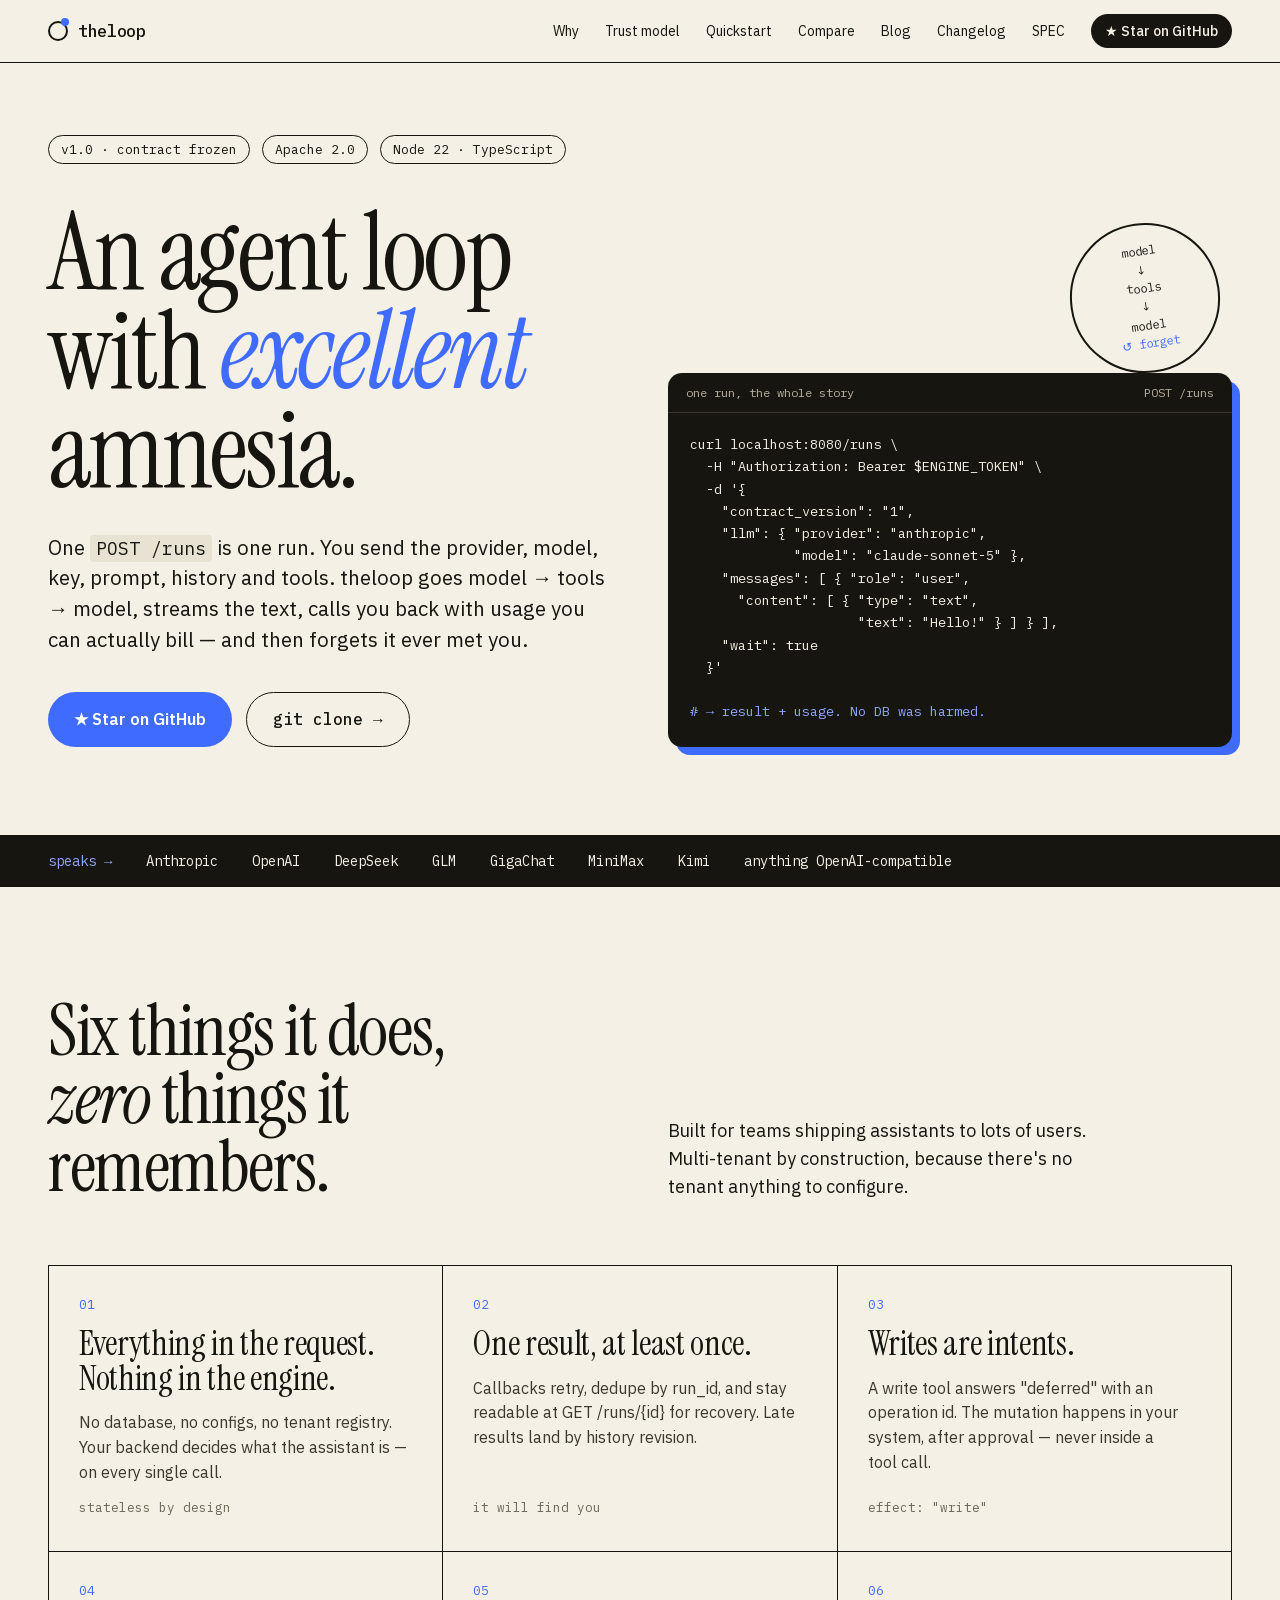
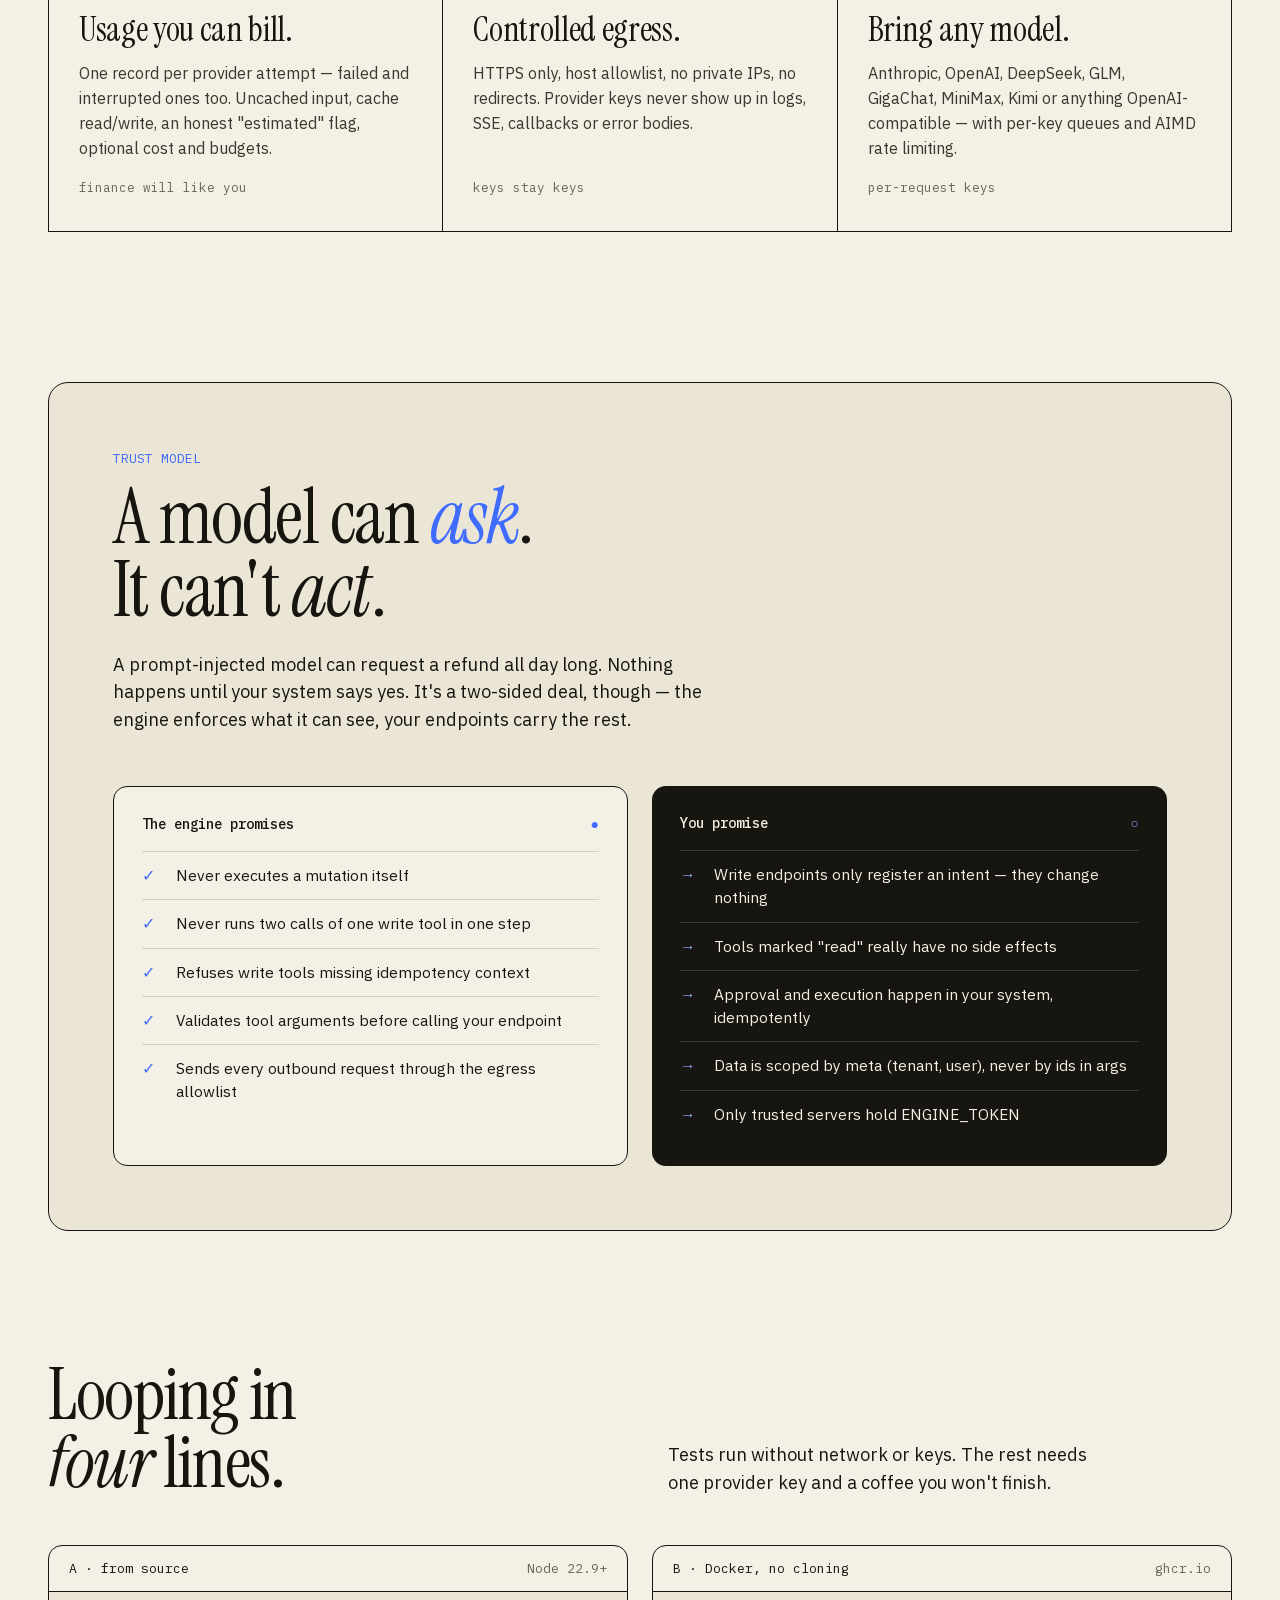
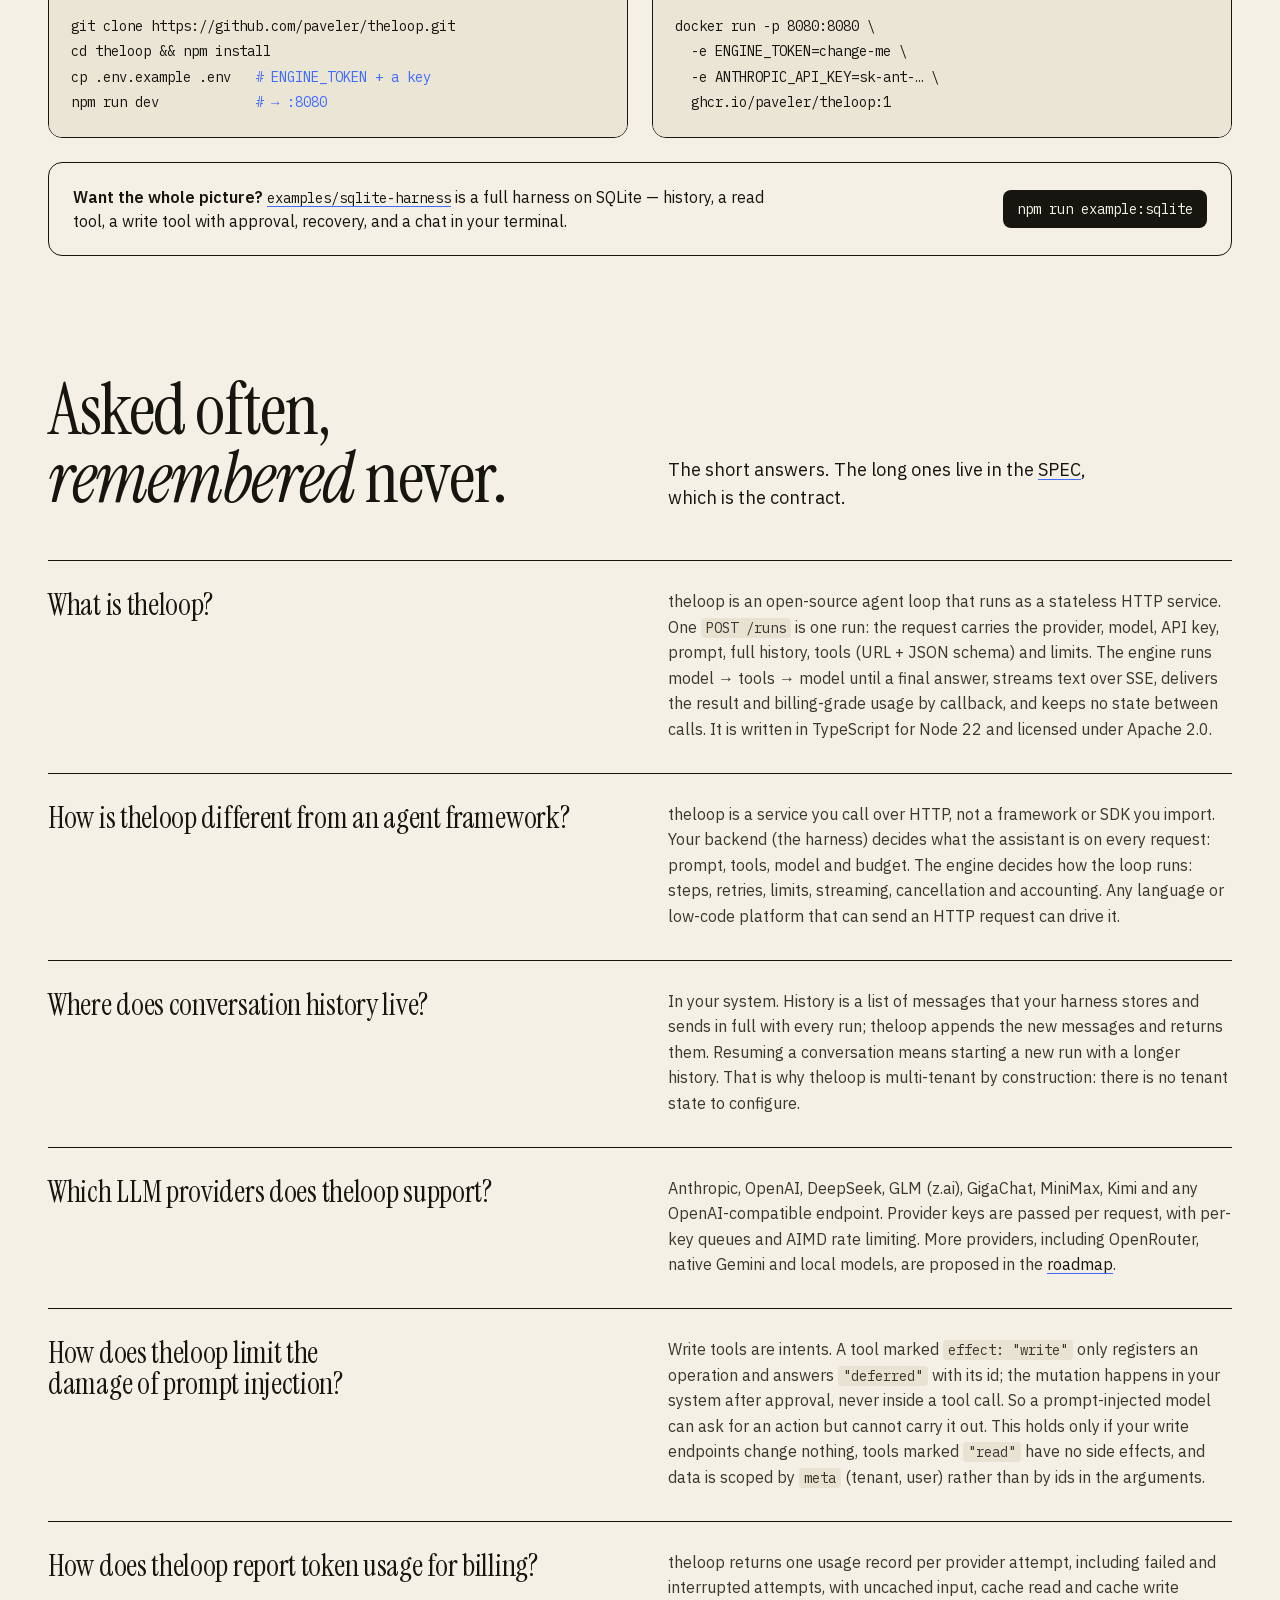
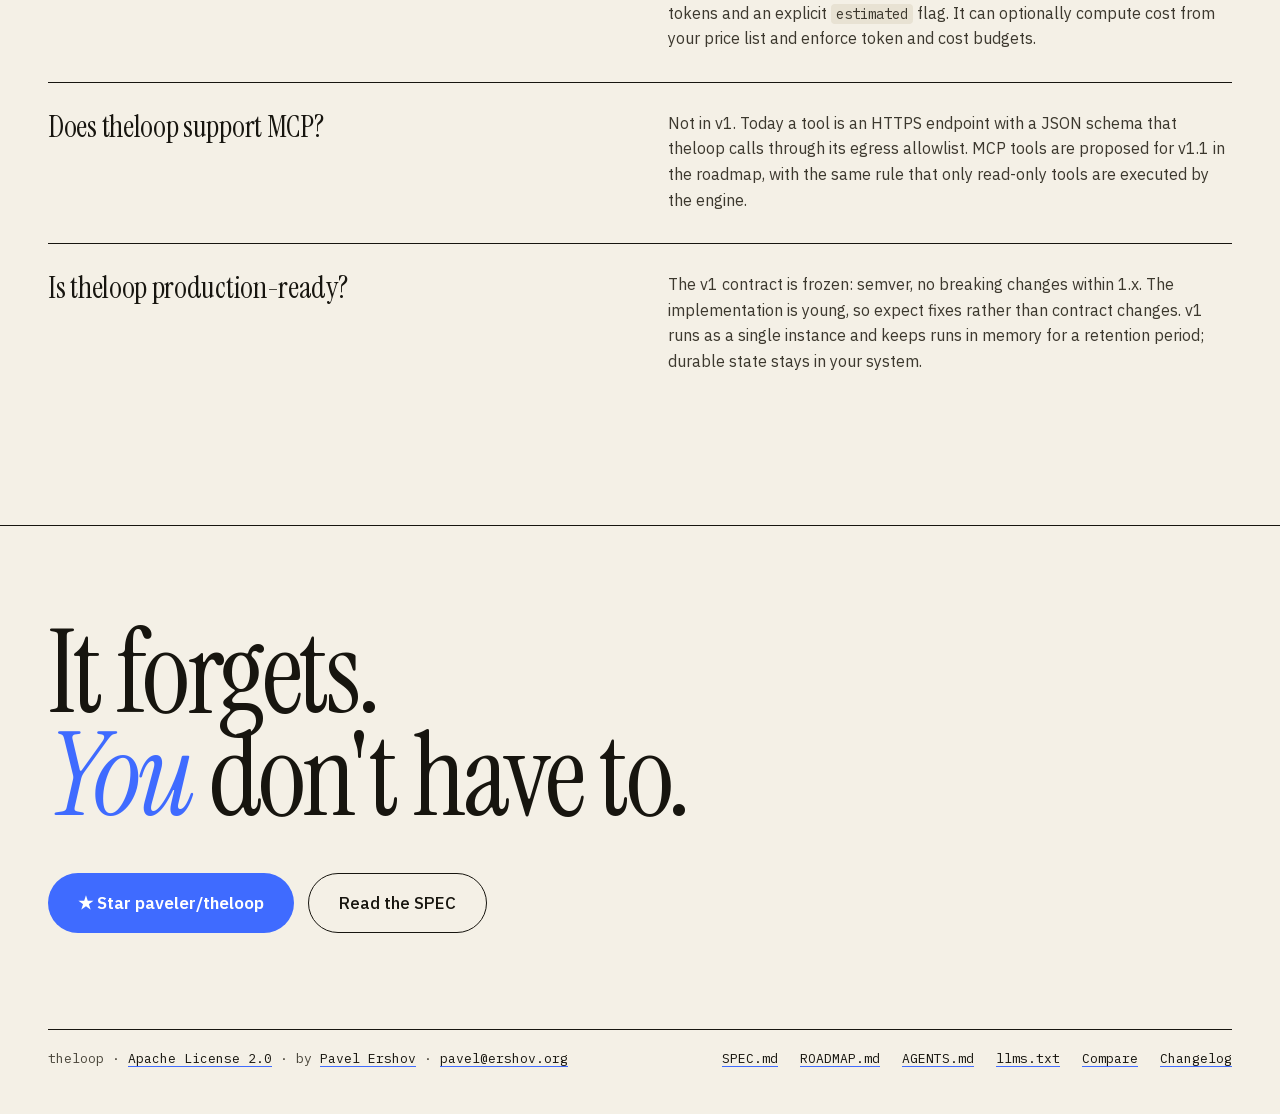
==== commit 01291d9b: "Блог: эссе о цикле без состояния и раздел /blog/ Первая длинная статья сайта — «Your agent loop shou" ====
--- a/site/index.html
+++ b/site/index.html
@@ -83,7 +83,7 @@
       "softwareHelp": { "@type": "CreativeWork", "name": "theloop SPEC v1", "url": "https://github.com/paveler/theloop/blob/main/SPEC.md" },
       "license": "https://www.apache.org/licenses/LICENSE-2.0",
       "isAccessibleForFree": true,
-      "softwareVersion": "1.3.0",
+      "softwareVersion": "1.4.1",
       "programmingLanguage": "TypeScript",
       "runtimePlatform": "Node.js 22.9+",
       "operatingSystem": "Linux, macOS, Windows (Node.js 22.9+) or Docker",
@@ -357,6 +357,7 @@
       <a class="opt" href="#trust">Trust model</a>
       <a class="opt" href="#quickstart">Quickstart</a>
       <a class="opt" href="vs/">Compare</a>
+      <a class="opt" href="blog/">Blog</a>
       <a class="opt" href="changelog/">Changelog</a>
       <a href="https://github.com/paveler/theloop/blob/main/SPEC.md">SPEC</a>
       <a class="pill" href="https://github.com/paveler/theloop">★ Star on GitHub</a>
